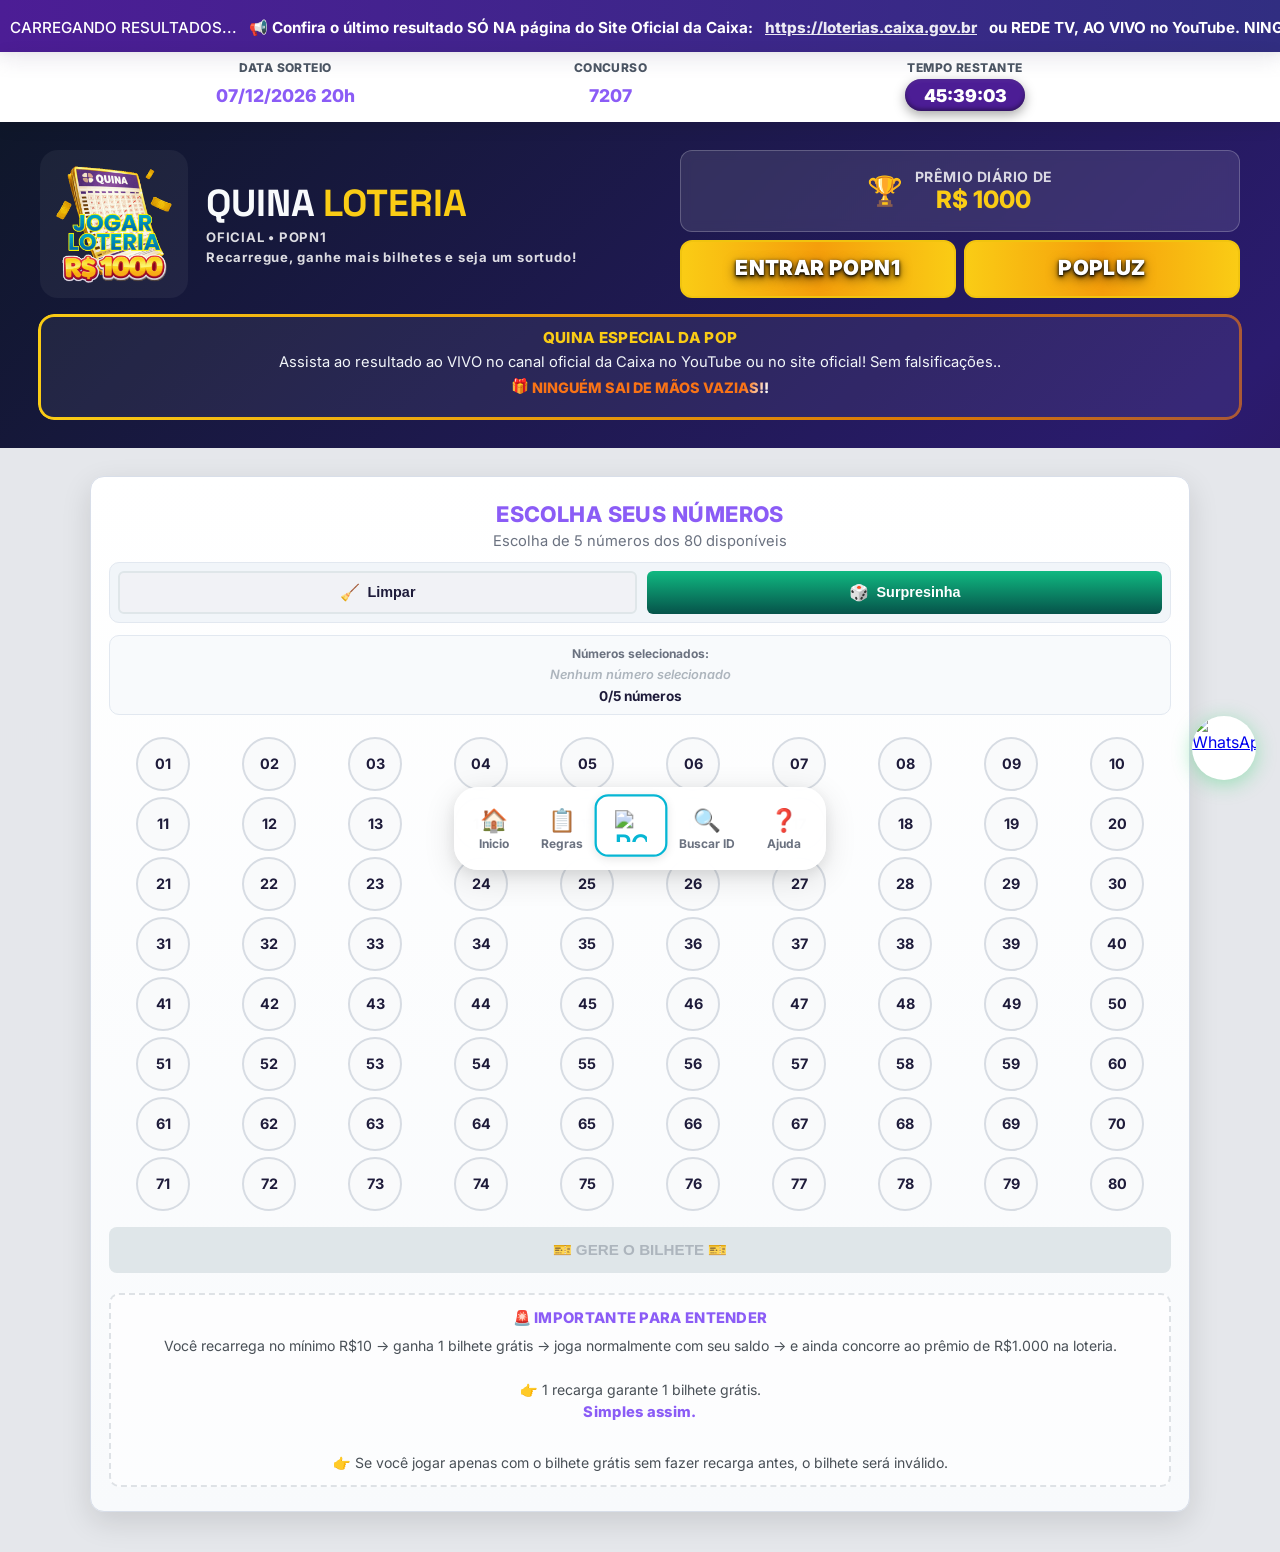
==== index.html @ ccc4a955 "Add files via upload" ====
<!DOCTYPE html>
<html lang="pt-BR">
<head>
    <meta charset="UTF-8">
    <meta name="viewport" content="width=device-width, initial-scale=1.0">
    <title>POP-SORTE - Loteria Oficial</title>
    <link rel="icon" type="image/png" href="media/qui.png">
    <link rel="preconnect" href="https://fonts.googleapis.com">
    <link rel="preconnect" href="https://fonts.gstatic.com" crossorigin>
    <link href="https://fonts.googleapis.com/css2?family=Inter:wght@500;700;800&family=Space+Grotesk:wght@600;700&display=swap" rel="stylesheet">
    <link rel="stylesheet" href="pop-sorte.css">
    <meta property="og:title" content="POP-SORTE - Loteria Oficial" />
    <meta property="og:description" content="Recarregue, ganhe mais bilhetes e seja um sortudo! Quina Especial da POP. Prêmio diário de R$1000." />
    <meta property="og:image" content="https://i.ibb.co/PZfHLG3k/qui2.png" />
    <meta property="og:image:secure_url" content="https://i.ibb.co/PZfHLG3k/qui2.png" />
    <meta property="og:image:type" content="image/png" />
    <meta property="og:image:width" content="300" />
    <meta property="og:image:height" content="300" />
    <meta property="og:url" content="https://popsorte.vip/" />
    <meta property="og:type" content="website" />
    <meta name="twitter:card" content="summary_large_image" />
    <meta name="twitter:title" content="POP-SORTE - Loteria Oficial" />
    <meta name="twitter:description" content="Recarregue, ganhe mais bilhetes e seja um sortudo! Quina Especial da POP. Prêmio diário de R$1000." />
    <meta name="twitter:image" content="https://i.ibb.co/PZfHLG3k/qui2.png" />
</head>
<body>
    <div class="phone-shell">
        <div class="phone-screen">
    <section class="results-marquee sticky-marquee">
        <div class="marquee-content" id="marqueeContent">
            <div class="marquee-text">
                <div class="marquee-balls" id="marqueeBalls">
                    <span class="marquee-loading">CARREGANDO RESULTADOS...</span>
                </div>
                📢 Confira o último resultado SÓ NA página do Site Oficial da Caixa: <a href="https://loterias.caixa.gov.br" target="_blank" class="marquee-link">https://loterias.caixa.gov.br</a> ou REDE TV, AO VIVO no YouTube. NINGUÉM SAI DE MÃOS VAZIAS!! 🎁🎁🎁
            </div>
        </div>
    </section>
    <section class="contest-info sticky-info">
        <div class="container">
            <div class="info-card">
                <div class="info-item">
                    <div class="info-label">DATA SORTEIO</div>
                    <div class="info-value" id="drawDate">Carregando...</div>
                </div>
                <div class="info-item">
                    <div class="info-label">CONCURSO</div>
                    <div class="info-value" id="contestNumber">Carregando...</div>
                </div>
                <div class="info-item">
                    <div class="info-label">TEMPO RESTANTE</div>
                    <div class="info-value countdown pulse" id="countdown">00:00:00</div>
                </div>
            </div>
        </div>
    </section>

    <section class="hero-section">
        <div class="hero-inner">
            <div class="hero-top">
                <div class="brand-mark">
                    <img src="media/LN1.gif" alt="Quina logo" class="brand-logo" loading="lazy">
                    <div class="brand-text">
                        <h1 class="brand-title">
                            <span class="brand-strong">QUINA</span>
                            <span class="brand-accent">LOTERIA</span>
                        </h1>
                        <span class="brand-kicker">OFICIAL • POPN1</span>
                        <p class="brand-kicker">Recarregue, ganhe mais bilhetes e seja um sortudo!</p>
                    </div>
                </div>
                <div class="cta-stack">
                    <div class="prize-chip">
                        <div class="chip-icon">🏆</div>
                        <div>
                            <div class="chip-label">PRÊMIO DIÁRIO DE</div>
                            <div class="chip-value">R$ 1000</div>
                        </div>
                    </div>
                    <a href="https://popn1.com/" class="cta-button btn-emoji-hero cta-1">
                        <div class="info-n1">ENTRAR POPN1</div>
                    </a>
                    <a href="https://popluz.com/" class="cta-button btn-emoji-hero cta-2 cta-popluz">
                        <div class="info-n1">POPLUZ</div>
                    </a>
                </div>
            </div>

            <div class="info-banner">
                <div class="info-title">QUINA ESPECIAL DA POP</div>
                <div class="info-text">
                    Assista ao resultado ao VIVO no canal oficial da Caixa no YouTube ou no site oficial! Sem falsificações..
                </div>
                <div class="info-emphasis">🎁 <span class="sweep-text">NINGUÉM SAI DE MÃOS VAZIAS!!</span></div>
            </div>
        </div>
    </section>

    <section class="selection-section" id="selection">
        <div class="container">
            <div class="selection-card">
                <h2 class="section-title">ESCOLHA SEUS NÚMEROS</h2>
                <p class="section-subtitle">Escolha de 5 números dos 80 disponíveis</p>

                <div class="action-buttons">
                    <button class="btn-secondary btn-emoji" id="btnClearNumbers">
                        <span class="emoji" aria-hidden="true">🧹</span>
                        <span class="label">Limpar</span>
                    </button>
                    <button class="btn-primary btn-emoji" id="btnSurpresinha">
                        <span class="emoji" aria-hidden="true">🎲</span>
                        <span class="label">Surpresinha</span>
                    </button>
                </div>

                <div class="selected-display">
                    <div class="selected-header">
                        <strong>Números selecionados:</strong>
                    </div>
                    <div class="selected-numbers" id="selectedNumbers">
                        <span class="empty-state">Nenhum número selecionado</span>
                    </div>
                    <div class="selected-count" id="selectedCount">0/5 números</div>
                </div>

                <div class="number-grid" id="numberGrid"></div>

                <button class="submit-button" id="submitBtn">
                    <span class="button-top">🎫 GERE O BILHETE 🎫</span>
                </button>

                <div class="spacer-20"></div>
            
                <div class="rules-transfer">
                    <strong>🚨 IMPORTANTE PARA ENTENDER</strong> Você recarrega no mínimo R$10 → ganha 1 bilhete grátis → joga normalmente com seu saldo → e ainda concorre ao prêmio de R$1.000 na loteria.<br><br>👉 1 recarga garante 1 bilhete grátis. <strong>Simples assim.</strong><br>👉 Se você jogar apenas com o bilhete grátis sem fazer recarga antes, o bilhete será inválido.
                </div>
            </div>
        </div>
    </section>

    <section class="rules-section">
        <div class="rules-container">
            <div class="info-banner">
                <h2 class="rules-title">📋 REGRAS,<br>PARTICIPAÇÃO E PREMIAÇÃO</h2>
                <div class="sabado-bonus">🍀 FÁCIL DE JOGAR, JUSTO E TRANSPARENTE</div>
            </div>
                
            <div class="spacer-10"></div>
            
            <div class="rule-item">
                <strong>1. COMO PARTICIPAR</strong>
                <ul class="rule-list">
                    <li>Cada recarga concede 1 bilhete de loteria.</li>
                    <li>Quanto mais recargas, mais bilhetes e mais chances de ganhar.</li>
                </ul>
                
                <div class="spacer-15"></div>

                <strong>2. REGISTRO DO BILHETE</strong>
                <p class="rule-paragraph">
                    Acesse o site, escolha números de 01 a 80 e informe seu ID (POPN1). Bilhete é registrado automaticamente após a recarga.
                </p>
                <p class="rule-alert">
                    📢 Importante: Só valem números registrados no mesmo dia da recarga.
                    Registros duplicados não contam; vale apenas o primeiro por recarga.
                </p>
                
                <div class="spacer-15"></div>

                <strong>3. HORÁRIO DE VALIDADE DAS APOSTAS</strong>
                <ul class="rule-list">
                    <li>Apostas antes das 20:00: sorteio do mesmo dia</li>
                    <li>Apostas após as 20:00: sorteio do dia seguinte</li>
                </ul>
                
                <div class="spacer-15"></div>
                
                <strong>🏆 CONDIÇÕES DE PREMIAÇÃO:</strong>
                <p>Os números devem coincidir com a Quina oficial. Apenas uma faixa é premiada por sorteio:</p>
                <ul class="rule-list">
                    <li>5 números → prêmio máximo</li>
                    <li>4 números → somente se não houver vencedor de 5 números</li>
                    <li>3 números → somente se não houver vencedor de 5 ou 4 números</li>
                    <li>e assim por diante</li>
                </ul>
                <p class="rule-alert">
                    👥 Múltiplos Vencedores: 
                    Se houver mais de um vencedor na mesma faixa, o prêmio será dividido igualmente.
                </p>
                
                <div class="spacer-15"></div>
                

                <strong>📊 RESULTADO OFICIAL:</strong>
                <p class="rule-paragraph">Os resultados seguem a Quina oficial do Brasil.</p>
                <p class="rule-paragraph rule-link-wrap">
                    Consulta: <a href="https://loterias.caixa.gov.br" target="_blank" class="rule-link">https://loterias.caixa.gov.br</a>
                </p>
                
                <div class="spacer-15"></div>
                
                <div class="sabado-bonus">👉 Resultado: Prêmios máximos entregues todos os dias, 100% garantidos!</div>
                
                <div class="spacer-10"></div>
                
                <p class="rule-purple">
                    🎁 ENTREGA DOS PRÊMIOS: Ganhador pode contatar o atendimento ao cliente para receber o prêmio.
                    A POPN1 também poderá entrar em contato com os vencedores.
                </p>
                <div class="rule-note">O evento ocorre diariamente das 20:01 até 19:59 do dia seguinte. Os resultados são baseados no sorteio oficial do governo (Quina).</div>
            </div>

            <div class="spacer-10"></div>
            
            <div class="rules-transfer">
                <strong>DESCLASSIFICAÇÃO:</strong><br>
                Haverá desclassificação em caso de fraude, contas múltiplas, informações falsas ou violação das regras.
                <a href="https://wa.popsorte.vip" class="cta-button-rules">
                        💬 FALE COM ESPECIALISTA 💬
                </a>
                <div class="spacer-10"></div>
                <div class="vip-cta">
                    <strong>Entre no grupo VIP oficial e confira os vencedores dos prêmios e presentes!</strong>
                    <div class="spacer-5"></div>
                    <div class="tg-buttons">
                        <a href="https://t.me/+r8QbQP7IGmxjZWUx" class="tg-button" target="_blank" aria-label="Entrar no grupo VIP via Telegram">👆 TELEGRAM</a>
                        <a href="https://chat.whatsapp.com/LAG7I2qpjVUHVWI7xE3TIc" class="wa-button" target="_blank" aria-label="Entrar no grupo VIP via WhatsApp">👆 WHATSAPP</a>
                    </div>
                </div>
            </div>
        </div>
    </section>

    <section class="vld-section">
        <div class="container">
            <div class="search-highlight">
                <h3 style="margin-bottom: 8px; color: #374151; font-size: 16px; font-weight: 600;">🔍 Buscar e Consulta de Bilhetes</h3>
                <input type="text" class="search-box" id="searchBox" placeholder="Digite ID de Jogo ou número do WhatsApp">
                <p style="margin-top: 8px; font-size: 0.8rem; color: #6b7280; line-height: 1.4;">Como consultar: Busque por <strong>ID de Jogo</strong> ou <strong>número completo do WhatsApp</strong>.</p>
            </div>

            <div class="filters">
                <div class="filter-label">Filtros:</div>
                <div class="filter-buttons">
                    <button class="filter-btn" data-filter="valid">✅ VÁLIDOS</button>
                    <button class="filter-btn" data-filter="pending">⏳ EM VERIFICAÇÃO...</button>
                    <button class="filter-btn" data-filter="invalid">❌ INVÁLIDOS</button>
                    <button class="filter-btn active" data-filter="all">TODOS</button>
                </div>
            </div>

            <div style="margin-top: 20px;"></div>

            <div class="loading" id="loadingState">
                <div class="spinner"></div>
                Carregando participações...
            </div>

            <div class="entries-grid" id="entriesGrid" style="display:none;"></div>

            <div class="stats-grid">
                <div class="stat-card total">
                    <div class="stat-number" id="totalCount">0</div>
                    <div class="stat-label">Total de Bilhetes</div>
                </div>
                <div class="stat-card valid">
                    <div class="stat-number" id="validCount">0</div>
                    <div class="stat-label">✅ VÁLIDOS</div>
                </div>
                <div class="stat-card invalid">
                    <div class="stat-number" id="invalidCount">0</div>
                    <div class="stat-label">❌ INVÁLIDOS</div>
                </div>
                <div class="stat-card pending">
                    <div class="stat-number" id="pendingCount">0</div>
                    <div class="stat-label">⏳ Em verificação...</div>
                </div>
            </div>

            <div class="footer">
                🔒 Privacidade: apenas os últimos 4 dígitos do WhatsApp são exibidos. • Última atualização: <span id="lastUpdate">—</span>
            </div>

            <div class="pagination" id="paginationControls" style="display:none;">
                <button id="prevBtn">◀ Anterior</button>
                <span id="pageInfo" style="font-weight:800;">Página 1 de 1</span>
                <button id="nextBtn">Próximo ▶</button>
                <select id="perPageSelect">
                    <option value="10" selected>10 por página</option>
                    <option value="25">25 por página</option>
                    <option value="50">50 por página</option>
                    <option value="100">100 por página</option>
                </select>
            </div>
        </div>
    </section>

    <section class="vertical-video-section" id="verticalVideoSection">
        <div class="container">
            <div class="vertical-video-card">
                <div class="video-header">
                    <div class="video-kicker">🎬 PASSO A PASSO EM VÍDEO</div>
                    <h2 class="video-title">NINGUÉM SAI DE MÃOS VAZIAS!!</h2>
                    <p class="video-subtitle">Clique em "Como Funciona" para chegar aqui automaticamente</p>
                </div>
                <div class="vertical-video-frame">
                    <video controls playsinline muted loop preload="metadata">
                        <source src="media/N1--2.mp4" type="video/mp4">
                        Seu navegador não suporta vídeo.
                    </video>
                </div>
                <div class="spacer-20"></div>
                <a href="https://wa.popsorte.vip" class="cta-button btn-emoji-hero" target="_blank">
                    <div class="info-n1">FALE COM ESPECIALISTA</div>
                </a>
            </div>
        </div>
    </section>

    <section class="popluz-section">
        <div class="popluz-container">            
            <a href="http://popluz.com/" target="_blank" class="popluz-banner-link">
                <div class="popluz-slider-container">
                    <div class="popluz-slider-wrapper" id="popluzSlider">
                        <div class="popluz-slide"><img src="https://i.ibb.co/xt8qmPHp/luz-1.webp" alt="Banner 1"></div>
                        <div class="popluz-slide"><img src="https://i.ibb.co/mCcFs985/luz-2.webp" alt="Banner 2"></div>
                        <div class="popluz-slide"><img src="https://i.ibb.co/tTNbHgdQ/luz-3.webp" alt="Banner 3"></div>
                        <div class="popluz-slide"><img src="https://i.ibb.co/pvP15GVX/luz-4.webp" alt="Banner 4"></div>
                        <div class="popluz-slide"><img src="https://i.ibb.co/fdpbzgZx/luz-5.webp" alt="Banner 5"></div>
                        <div class="popluz-slide"><img src="https://i.ibb.co/ccnRfGch/luz-6.webp" alt="Banner 6"></div>
                        <div class="popluz-slide"><img src="https://i.ibb.co/FLPLqLjd/luz-7.webp" alt="Banner 7"></div>
                        <div class="popluz-slide"><img src="https://i.ibb.co/xK78HCF0/luz-8.webp" alt="Banner 8"></div>
                    </div>
                    
                    <div class="popluz-dots" id="popluzDots"></div>
                </div>
            </a>
            
            <div class="popluz-content">
                <h1 class="popluz-title">PLATAFORMA POPLUZ</h1>
                <div class="popluz-launched">
                    <div class="launched-badge">🚀 JÁ DISPONÍVEL!</div>
                    <a href="https://popluz.com/" class="cta-button btn-emoji-hero cta-popluz" style="margin-top: 10px;">
                        <div class="info-n1">JOGAR AGORA</div>
                    </a>
                </div>
                
                <div class="popluz-contacts">
                    <h3>FALE COM UM MENTOR</h3>
                    <div class="contact-buttons">
                        <a href="http://pop-agent.com/tg" class="contact-btn telegram" target="_blank">
                            Telegram
                        </a>
                        <a href="http://pop-agent.com/wa" class="contact-btn whatsapp" target="_blank">
                            WhatsApp
                        </a>
                    </div>
                </div>
                <p class="popluz-description">
                    <br>Com apenas <strong>5 indicações</strong>, você garante <strong>R$223</strong> com 100% de garantia!
                </p>
                
                <div class="popluz-benefits">
                    <div class="benefit-item">
                        <span class="benefit-icon">💰</span>
                        <span>Bônus de indicação a partir de R$30 - Pode ser sacado imediatamente</span>
                    </div>
                    <div class="benefit-item">
                        <span class="benefit-icon">📈</span>
                        <span>Salário semanal de até R$150.000 (válido a partir de 5 indicações)</span>
                    </div>
                    <div class="benefit-item">
                        <span class="benefit-icon">🎯</span>
                        <span>Bônus de convite de até R$10.000 - Basta 1 depósito para ativar</span>
                    </div>
                    <div class="benefit-item">
                        <span class="benefit-icon">💼</span>
                        <span>Business Nível VIP até R$20.000 - Quando membros sobem de nível</span>
                    </div>
                    <div class="benefit-item">
                        <span class="benefit-icon">😍</span>
                        <span>Taxa de agência R$5 por pessoa - Contate mentor para sacar</span>
                    </div>
                </div>
                
                <p class="popluz-extra">
                    ✨ E ainda há muitos outros bônus adicionais feitos para beneficiar você!
                </p>
            </div>
        </div>
    </section>

    <div id="userInfoPopup" class="user-info-popup">
        <div class="user-info-popup-content">
            <span class="close-popup" id="closePopupBtn">&times;</span>
            <div class="user-info-popup-body">
                <h3 class="popup-title">⚠️ CONFIRMAÇÃO ⚠️</h3>
                
                <div class="platform-confirm-row">
                    <div class="platform-pill" id="platformBadgePopup">ESCOLHA A PLATAFORMA</div>
                </div>

                <div class="form-group">
                    <div class="platform-switch">
                        <label class="platform-option platform-popn1">
                            <input type="radio" name="platformChoice" value="POPN1">
                            <span class="platform-name">POPN1</span>
                        </label>
                        <label class="platform-option platform-popluz">
                            <input type="radio" name="platformChoice" value="POPLUZ">
                            <span class="platform-name">POPLUZ</span>
                            <span class="new-badge">NOVO!</span>
                        </label>
                    </div>
                    <p class="platform-hint">Toque para selecionar sua plataforma</p>
                </div>

                <div class="form-group">
                    <label class="form-label">ID DO JOGO</label>
                    <input type="text" id="gameId" class="form-input" placeholder="Digite 10 dígitos (ex: 3264684583)" maxlength="10" required>
                    <p class="hint-text">
                        Digite 10 números do seu ID (ex: 3264684583)
                    </p>
                </div>

                <div class="form-group" id="whatsappGroup">
                    <label class="form-label">NÚMERO DO WHATSAPP</label>
                    <div class="whatsapp-row">
                        <div class="whatsapp-prefix">+55</div>
                        <input type="tel" id="whatsappNumber" class="form-input" placeholder="11999887766" maxlength="13">
                    </div>
                    <p class="hint-text">
                        Digite 10-11 números (ex: 11999887766 ou 1199887766)
                    </p>
                </div>
                
                <div class="platform-confirm-row">
                    <button class="submit-button" id="btnConfirmEntry">
                        ☑️ Confirmado! Gere o bilhete.
                    </button>
                </div>
                
                <div class="popup-warning">
                    <div class="warn-icon">⚠️</div>
                    <div class="warn-body">
                        <div class="warn-title">ATENÇÃO</div>
                        <div class="warn-text" id="confirmationWarning">Carregando informações...</div>
                    </div>
                </div>

                <div class="spacer-10"></div>

                <div class="rules-transfer">
                    🍀Não foi dessa vez? A sorte continua! Voce vai receber um presente de agradecimento, e no domingo entra automaticamente no sorteio de um presente entregue na sua casa 🏠🤗<br><br>👇 Entre grupo VIP e confira os vencedores!
                    <div class="spacer-10"></div>
                        <div class="tg-buttons">
                            <a href="https://t.me/+r8QbQP7IGmxjZWUx" class="tg-button" target="_blank" aria-label="Entrar no grupo VIP via Telegram">TELEGRAM</a>
                            <a href="https://chat.whatsapp.com/LAG7I2qpjVUHVWI7xE3TIc" class="wa-button" target="_blank" aria-label="Entrar no grupo VIP via WhatsApp">WHATSAPP</a>
                        </div>
                </div>
            </div>
        </div>
    </div>

    <!-- Winner Announcement Popup -->
    <div id="winnerPopup" class="winner-popup">
        <div class="winner-popup-content">
            <span class="close-popup" id="closeWinnerPopupBtn">&times;</span>
            <div class="winner-popup-body">
                <div class="winner-image-container">
                    <img src="https://linkly.link/2Wshk" alt="Winner Announcement" class="winner-image">
                </div>
                <h3 class="winner-popup-title">NINGUÉM SAI DE MÃOS VAZIAS!</h3>
                <div class="winner-popup-text">
                    <strong>LEMBRE-SE:</strong> quanto mais bilhetes você tiver, maiores serão suas chances na roleta todos os domingos!<br><br>
                    <strong>POPLUZ</strong> ou <strong>POPN1</strong>? Ou melhor… as duas 😉<br><br>
                    <a href="https://wa.PopSorte.vip/vencedor" target="_blank" class="winner-claim-link">
                        Fale com um Especialista agora mesmo!
                    </a>
                </div>
            </div>
        </div>
    </div>

    <div id="toast" class="toast"></div>

    <a href="https://wa.popsorte.vip" class="floating-whatsapp" target="_blank">
        <img src="https://i.ibb.co/0VXng48r/wa.gif" alt="WhatsApp" class="floating-whatsapp-img">
    </a>

    <!-- Mobile Bottom Navigation -->
    <nav class="mobile-nav">
        <a href="#" class="nav-item" data-target="home">
            <span class="nav-icon">🏠</span>
            <span class="nav-label">Inicio</span>
        </a>
        <a href="#" class="nav-item" data-target="rules">
            <span class="nav-icon">📋</span>
            <span class="nav-label">Regras</span>
        </a>
        <a href="#" class="nav-item popluz-nav popluz-pulse" data-target="popluz">
            <span class="nav-icon"><img src="https://i.ibb.co/RRgS5GR/wew.gif" alt="POPLUZ"></span>
            <span class="nav-label"></span>
        </a>
        <a href="#" class="nav-item" data-target="search">
            <span class="nav-icon">🔍</span>
            <span class="nav-label">Buscar ID</span>
        </a>
        <a href="#" class="nav-item" data-target="help">
            <span class="nav-icon">❓</span>
            <span class="nav-label">Ajuda</span>
        </a>
    </nav>
        </div>
    </div>
    <script src="pop-sorte.js" defer></script>
</body>
</html>
---- pop-sorte.css ----
* { margin: 0; padding: 0; box-sizing: border-box; }

:root {
  --primary: #8b5cf6;      /* neon purple */
  --primary-strong: #7c3aed;
  --cyan: #22d3ee;
  --pink: #ec4899;
  --gold: #facc15;
  --cta: #22c55e;
  --green: var(--cta);
  --dark: #1e1b3a;
  --text: #e5e7eb;
}

html { scroll-behavior: smooth; }

body { font-family: 'Inter', 'Segoe UI', Tahoma, sans-serif; }

.spacer-20 { margin-top: 20px; }
.spacer-10 { margin-top: 10px; }
.text-center { text-align: center; }

.rule-list { margin-left: 18px; list-style: disc; line-height: 1.7; }
.rule-paragraph { margin-bottom: 10px; }
.rule-alert { font-weight: 700; color: #ec1212; }
.rule-link { color: #312e81; font-weight: 800; }
.rule-link:hover { text-decoration: underline; }
.rule-link-wrap { margin-bottom: 12px; }
.rule-purple { margin-top: 10px; font-weight: 800; color: #6c2bd9; }

.hint-text {
  font-size: 0.75rem;
  color: #6b7280;
  margin-top: 5px;
  font-style: italic;
}

.marquee-loading { color: #64748b; font-weight: 500; }

.cta-popluz { background: linear-gradient(135deg, #0ea5e9, #0369a1); }

.coming-soon-btn {
  position: relative;
  opacity: 0.7;
  cursor: not-allowed !important;
  pointer-events: none;
  overflow: visible !important;
}

/* Hide the badge from flex layout flow - position it absolutely */
.coming-soon-btn .coming-soon-badge {
  position: absolute;
  top: -6px;
  left: 50%;
  right: auto;
  transform: translateX(-50%);
}

.coming-soon-badge {
  position: absolute;
  top: -6px;
  left: 50%;
  transform: translateX(-50%);
  background: #f59e0b;
  color: white;
  padding: 2px 6px;
  border-radius: 8px;
  font-size: 0.55rem;
  font-weight: 700;
  text-transform: uppercase;
  letter-spacing: 0.3px;
  box-shadow: 0 2px 4px rgba(0,0,0,0.2);
  z-index: 10;
  white-space: nowrap;
  min-width: 45px;
  min-height: 12px;
  display: flex;
  align-items: center;
  justify-content: center;
  text-align: center;
}

/* Responsive badge sizing */
@media (min-width: 480px) {
  .coming-soon-badge {
    font-size: 0.58rem;
    padding: 2px 7px;
    min-width: 50px;
  }
}

@media (min-width: 768px) {
  .coming-soon-badge {
    font-size: 0.62rem;
    padding: 3px 8px;
    min-width: 55px;
    min-height: 14px;
  }
}

@media (min-width: 1024px) {
  .coming-soon-badge {
    font-size: 0.65rem;
    padding: 3px 10px;
    min-width: 60px;
    top: -8px;
  }
}

.floating-whatsapp-img {
  width: 100%;
  height: 100%;
  object-fit: cover;
  border-radius: 50%;
}

.sticky-info {
  position: sticky;
  top: 0;
  z-index: 1200;
  background: linear-gradient(180deg, #f9fafb 0%, #eef2ff 100%);
  box-shadow: 0 10px 30px rgba(0,0,0,0.12);
  border-bottom: 3px solid transparent;
  background-image: 
    linear-gradient(180deg, #f9fafb 0%, #eef2ff 100%),
    linear-gradient(90deg,
      #4c1d95 0%,
      #312e81 25%,
      #facc15 50%,
      #d97706 75%,
      #4c1d95 100%,
      #312e81 125%,
      #facc15 150%,
      #d97706 175%,
      #4c1d95 200%
    );
  background-origin: border-box;
  background-clip: padding-box, border-box;
  background-size: 100% 100%, 400% 4px;
  background-position: 0 0, 0 100%;
  animation: stickyBorderFlow 8s linear infinite;
}
@keyframes stickyBorderFlow {
  0%   { background-position: 0 0,    0% 100%; }
  100% { background-position: 0 0, -200% 100%; }
}

.contest-info { 
  padding: 8px 0;
  background: rgba(255, 255, 255, 0.1);
  backdrop-filter: blur(10px);
  -webkit-backdrop-filter: blur(10px);
  width: 100%;
  box-shadow: 0 4px 16px rgba(0, 0, 0, 0.1);
}
.container { 
  max-width: 1200px; 
  margin: 0 auto; 
  padding: 0 10px;
}
.info-card { 
  display: flex; 
  justify-content: center; 
  align-items: center; 
  width: 100%;
  gap: 30px; 
}
.info-item{
  flex: 0 0 auto;   /* ini yang menggantikan flex: 1 */
  text-align: center;
  display: flex;
  flex-direction: column;
  justify-content: center;
  align-items: center;
  min-width: 0;
}

.info-item:nth-child(1){ flex: 0 0 30%; max-width: 30%; }
.info-item:nth-child(2){ flex: 0 0 20%; max-width: 20%; }
.info-item:nth-child(3){ flex: 0 0 35%; max-width: 35%; }

.cta-button-group {
  display: flex;
  gap: 10px;
  flex-wrap: wrap;
}

.platform-switch {
  display: flex;
  gap: 10px;
  flex-wrap: wrap;
  justify-content: center;
  width: 100%;
}

.platform-option {
  display: inline-flex;
  align-items: center;
  gap: 8px;
  padding: 10px 14px;
  border: 2px solid #e5e7eb;
  border-radius: 12px;
  cursor: pointer;
  font-weight: 800;
  color: #111827;
  background: #f8fafc;
  flex: 1 1 48%;
  min-width: 140px;
  justify-content: center;
  position: relative;
}

/* Platform Name Text */
.platform-name {
  font-size: 0.92rem;
  font-weight: 800;
  letter-spacing: 1.5px;
}

/* NEW! Badge */
.new-badge {
  position: absolute;
  top: -8px;
  right: -8px;
  background: #f59e0b;
  color: white;
  padding: 2px 6px;
  border-radius: 8px;
  font-size: 0.6rem;
  font-weight: 700;
  text-transform: uppercase;
  letter-spacing: 0.5px;
  box-shadow: 0 2px 4px rgba(0,0,0,0.2);
  white-space: nowrap;
}

.platform-option.is-selected {
  border-color: var(--primary);
  background: #f3e8ff;
  box-shadow: 0 0 0 4px rgba(139, 92, 246, 0.12), 0 8px 20px rgba(139, 92, 246, 0.16);
  animation: platformPulse 1.4s ease-in-out infinite;
}

.platform-option.is-unselected {
  opacity: 0.45;
  position: relative;
}

.platform-option input {
  width: 18px;
  height: 18px;
  appearance: none;
  -webkit-appearance: none;
  border: 2px solid #9ca3af;
  border-radius: 50%;
  display: grid;
  place-items: center;
  background: #fff;
  transition: border-color 0.2s ease, background-color 0.2s ease, box-shadow 0.2s ease;
}

.platform-option input::after {
  content: '\2713';
  font-size: 12px;
  color: #fff;
  transform: scale(0);
  transition: transform 0.15s ease;
}

.platform-option input:focus-visible {
  outline: none;
  box-shadow: 0 0 0 3px rgba(139, 92, 246, 0.25);
}

.platform-option input:checked {
  background: var(--primary);
  border-color: var(--primary);
  box-shadow: 0 0 0 4px rgba(139, 92, 246, 0.18);
}

.platform-option input:checked::after {
  transform: scale(1);
}

.platform-option:hover {
  border-color: var(--primary);
  box-shadow: 0 6px 14px rgba(139, 92, 246, 0.12);
}

.platform-option input:checked + span {
  color: var(--primary);
}

.platform-option.coming-soon {
  opacity: 0.6;
  cursor: not-allowed;
  background: #f5f5f5;
  border-color: #d1d5db;
  position: relative;
}

.platform-option.coming-soon:hover {
  border-color: #d1d5db;
  box-shadow: none;
}

.platform-option.coming-soon input {
  cursor: not-allowed;
}

.coming-soon-text {
  position: absolute;
  top: -8px;
  right: -8px;
  background: #f59e0b;
  color: white;
  padding: 2px 6px;
  border-radius: 8px;
  font-size: 0.6rem;
  font-weight: 700;
  text-transform: uppercase;
  letter-spacing: 0.5px;
  box-shadow: 0 2px 4px rgba(0,0,0,0.2);
  white-space: nowrap;
}

.platform-pill {
  padding: 15px 15px;
  border-radius: 8px;
  background: linear-gradient(135deg, var(--primary), var(--cyan));
  color: #fff;
  font-weight: 800;
  letter-spacing: 1.5px;
  display: inline-flex;
  align-items: center;
  gap: 8px;
  font-size: 0.92rem;
  position: relative;
  overflow: hidden;
  isolation: isolate;
  width: 100%;
  justify-content: center;
  box-sizing: border-box;
}

.platform-confirm-row {
  display: flex;
  flex-direction: column;
  align-items: stretch;
  gap: 10px;
  flex-wrap: wrap;
  margin-top: 20px;
  margin-bottom: 20px;
  justify-content: center;
}

.user-info-popup .platform-pill {
  margin: 0;
  justify-content: center;
  width: 100%;
  max-width: 100%;
  left: auto;
  transform: none;
}

.platform-label {
  text-align: center;
  display: block;
  width: 100%;
  font-size: 0.85rem;
  font-weight: 800;
  color: #374151;
  letter-spacing: 1px;
  margin-bottom: 10px;
}

.platform-hint {
  text-align: center;
  display: block;
  width: 100%;
  font-size: 0.75rem;
  color: #6b7280;
  margin-top: 8px;
  font-style: italic;
}

.platform-switch.platform-active {
  animation: none;
}

.platform-pill.platform-active::after {
  content: '';
  position: absolute;
  inset: -4px;
  border-radius: 999px;
  border: 3px solid rgba(34, 211, 238, 0.25);
  animation: platformSpin 8s linear infinite;
  pointer-events: none;
  box-sizing: border-box;
  transform: rotate(0deg);
  z-index: -1;
}

/* Adaptive platform colors based on selection */
.platform-pill[data-platform="POPN1"] {
  background: linear-gradient(135deg, #6c2bd9, #8b5cf6);
}

.platform-pill[data-platform="POPLUZ"] {
  background: linear-gradient(135deg, #38bdf8, #f472b6);
}

@keyframes platformPulse {
  0% { box-shadow: 0 0 0 0 rgba(108, 43, 217, 0.30); }
  50% { box-shadow: 0 0 0 12px rgba(108, 43, 217, 0.0); }
  100% { box-shadow: 0 0 0 0 rgba(108, 43, 217, 0.30); }
}

@keyframes platformSpin {
  from { transform: rotate(0deg); }
  to   { transform: rotate(360deg); }
}

.info-label {
  font-size: 0.75rem; color: #4b5563; text-transform: uppercase;
  font-weight: 800; letter-spacing: 0.04em;
  margin-bottom: 4px;
}
.info-value { 
  font-size: 1.1rem; 
  font-weight: 800; 
  color: var(--primary);
  display: flex;
  align-items: center;
  justify-content: center;
  min-height: 32px;
}
.countdown { 
  color: #ffffff; 
  font-weight: 900;
  background: #4c1d95;
  padding: 3px 5px;
  border-radius: 50px;
  box-shadow: 0 4px 12px rgba(0,0,0,0.35), inset 0 -2px 4px rgba(0,0,0,0.4), inset 0 2px 4px rgba(255,255,255,0.06);
  display: inline-flex;
  align-items: center;
  justify-content: center;
  min-width: 120px;
  animation: countdownPulse 2s ease-in-out infinite,
             countdownColors 5s linear infinite;
}

/* Smooth, looping color cycle */
@keyframes countdownColors {
  0%   { background: #4c1d95; }
  20%  { background: #7c3aed; }
  40%  { background: #c026d3; }
  60%  { background: #e11d48; }
  80%  { background: #ec4899; }
  100% { background: #4c1d95; }
}

@keyframes countdownPulse
  {0%, 100% {transform: scale(1);}
  50% {transform: scale(1.05);}
}

.results-marquee {
  background: linear-gradient(135deg, #0f172a, #2b1b6f, #32031f, #0f172a);
  background-size: 280% 280%;
  animation: marqueeGradient 18s ease-in-out infinite;
  border-top: 10px solid transparent;
  padding-top: 15px;
  padding-bottom: 15px;
  padding-left: 10px;
  padding-right: 10px;
  overflow: hidden;
  position: relative;
  display: flex;
  width: 100%;
}

.results-marquee.sticky-marquee {
  position: sticky;
  bottom: 0;
  z-index: 1100;
  box-shadow: 0 -4px 16px rgba(0, 0, 0, 0.3);
  border-top: 3px solid transparent;
  background-image: 
    linear-gradient(90deg,
      #4c1d95 0%,
      #312e81 25%,
      #facc15 50%,
      #d97706 75%,
      #4c1d95 100%,
      #312e81 125%,
      #facc15 150%,
      #d97706 175%,
      #4c1d95 200%
    ),
    linear-gradient(135deg, #0f172a, #2b1b6f, #32031f, #0f172a);
  background-origin: border-box;
  background-clip: border-box, padding-box;
  background-size: 400% 4px, 280% 280%;
  background-position: 0 0, 0% 50%;
  animation: stickyBorderFlow 8s linear infinite, marqueeGradient 18s ease-in-out infinite;
}

@keyframes marqueeGradient {
  0% { 
    background-position: 0 0, 0% 50%;
  }
  50% { 
    background-position: 0 0, 100% 50%;
  }
  100% { 
    background-position: 0 0, 0% 50%;
  }
}

.marquee-content {
  display: flex;
  align-items: center;
  gap: 30px;
  flex-shrink: 0;
  padding-right: 10px;
  will-change: transform;
  white-space: nowrap;
}

.marquee-content.is-animating {
  animation: marquee-continuous 35s linear infinite;
}

@keyframes marquee-continuous {
  0% { transform: translateX(0); }
  100% { transform: translateX(-100%); }
}

.marquee-text {
  font-size: 0.95rem;
  font-weight: 700;
  color: #ffffff;
  display: flex;
  align-items: center;
  gap: 12px;
}

.marquee-balls {
  display: flex;
  gap: 6px;
  align-items: center;
  color: #ffffff;
}

/* Make main marquee text white, but exclude winner-info container */
.marquee-balls > span:not(.number-badge):not(.winner-info),
.marquee-balls #marqueePrefix,
.marquee-balls #marqueeSuffix {
  color: #ffffff !important;
}

/* Winner info container and its children keep their original colors (inline styles take precedence) */
.marquee-balls .winner-info,
.marquee-balls .winner-info * {
  color: inherit;
}

.marquee-link {
  color: #ffffff;
  text-decoration: underline;
  font-weight: 800;
  opacity: 0.9;
}

.marquee-balls .number-badge {
  width: 28px; /* Smaller balls */
  height: 28px; /* Smaller balls */
  font-size: 0.75rem;
  animation: marqueeBallBounce 3.2s cubic-bezier(0.28, 0.84, 0.42, 1) infinite;
  box-shadow: 0 2px 4px rgba(0,0,0,0.2);
}

@keyframes marqueeBallBounce {
  0% { transform: translateY(0) scale(1, 1); }
  5% { transform: translateY(-1px) scale(1.02, 0.98); }
  15% { transform: translateY(-6px) scale(0.98, 1.02); } /* Lower jump (6px instead of 15px) */
  25% { transform: translateY(0) scale(1.05, 0.95); }
  30% { transform: translateY(0) scale(1, 1); }
  35% { transform: translateY(-3px) scale(0.99, 1.01); }
  45% { transform: translateY(0) scale(1.03, 0.97); }
  50% { transform: translateY(0) scale(1, 1); }
  55% { transform: translateY(-2px) scale(0.99, 1.01); }
  65% { transform: translateY(0) scale(1.02, 0.98); }
  70% { transform: translateY(0) scale(1, 1); }
  100% { transform: translateY(0) scale(1, 1); }
}

.marquee-balls .number-badge:nth-child(1) { animation-delay: 0s; }
.marquee-balls .number-badge:nth-child(2) { animation-delay: 0.15s; }
.marquee-balls .number-badge:nth-child(3) { animation-delay: 0.3s; }
.marquee-balls .number-badge:nth-child(4) { animation-delay: 0.45s; }
.marquee-balls .number-badge:nth-child(5) { animation-delay: 0.6s; }

.marquee-balls .number-badge .number-text {
  font-size: 0.8rem;
}

.hero-section {
  background: linear-gradient(135deg, #0f172a, #2b1b6f, #32031f, #0f172a);
  background-size: 280% 280%;
  animation: heroGradient 6s ease-in-out infinite;
  color: white;
  padding: 28px 14px 30px;
  text-align: left;
  overflow: visible;
}
@keyframes heroGradient {
  0% { background-position: 0% 50%; }
  50% { background-position: 100% 50%; }
  100% { background-position: 0% 50%; }
}
@media (prefers-reduced-motion: reduce) {
  .hero-section { animation: none; background-position: 50% 50%; }
}

/* VIDEO SECTION */
.video-section {
  background: #0f172a;
  padding: 22px 12px 28px;
}

.video-card {
  max-width: 1100px;
  margin: 0 auto;
  background: linear-gradient(180deg, #0b1224, #0f172a 45%, #0b1224 100%);
  border: 1px solid rgba(255, 255, 255, 0.06);
  border-radius: 16px;
  box-shadow: 0 16px 40px rgba(0, 0, 0, 0.28);
  padding: 18px 16px 20px;
  color: #e2e8f0;
}

.video-header {
  text-align: center;
  margin-bottom: 14px;
}

.video-kicker {
  font-size: 0.78rem;
  font-weight: 800;
  letter-spacing: 0.12em;
  color: #facc15;
  text-transform: uppercase;
}

.video-title {
  margin-top: 6px;
  font-size: 1.25rem;
  font-weight: 900;
  letter-spacing: 0.02em;
}

.video-subtitle {
  margin-top: 4px;
  font-size: 0.95rem;
  color: #cbd5e1;
}

.video-frame {
  position: relative;
  width: 100%;
  border-radius: 14px;
  overflow: hidden;
  background: #111827;
  border: 1px solid rgba(255, 255, 255, 0.06);
  box-shadow: 0 10px 24px rgba(0, 0, 0, 0.35);
}

.video-frame::before {
  content: '';
  display: block;
  padding-top: 56.25%;
}

.video-frame video {
  position: absolute;
  inset: 0;
  width: 100%;
  height: 100%;
  object-fit: cover;
}

/* VERTICAL VIDEO SECTION (9:16) */
.vertical-video-section {
  background: #0b1224;
  padding: 30px 12px 36px;
}

.vertical-video-card {
  max-width: 900px;
  margin: 0 auto;
  background: linear-gradient(180deg, #0f172a, #0b1224 70%, #0f172a 100%);
  border: 1px solid rgba(255, 255, 255, 0.06);
  border-radius: 16px;
  box-shadow: 0 18px 44px rgba(0, 0, 0, 0.32);
  padding: 18px 16px 20px;
  color: #e2e8f0;
}

.vertical-video-frame {
  position: relative;
  width: 100%;
  border-radius: 14px;
  overflow: hidden;
  background: #111827;
  border: 1px solid rgba(255, 255, 255, 0.08);
  box-shadow: 0 12px 28px rgba(0, 0, 0, 0.4);
}

.vertical-video-frame::before {
  content: '';
  display: block;
  padding-top: 177.78%;
}

.vertical-video-frame video {
  position: absolute;
  inset: 0;
  width: 100%;
  height: 100%;
  object-fit: cover;
}

/* Center the CTA button in vertical video card (Ajuda page) */
.vertical-video-card .cta-button {
  display: flex;
  justify-content: center;
  align-items: center;
  margin: 0 auto;
  width: 100%;
  max-width: 400px;
  text-align: center;
}

.hero-inner { max-width: 1200px; margin: 0 auto; display: flex; flex-direction: column; gap: 18px; overflow: visible; }
.hero-top { display: grid; grid-template-columns: minmax(0, 1.05fr) minmax(320px, 0.95fr); align-items: center; gap: 20px; overflow: visible; }

.brand-mark { display: flex; align-items: center; gap: 18px; min-width: 360px; }
.brand-logo {
  width: 148px; height: 148px; object-fit: contain;
  border-radius: 18px; background: rgba(255,255,255,0.05); padding: 14px;
}
.brand-text { display: flex; flex-direction: column; gap: 4px; }
.brand-kicker {
  font-size: 0.82rem; letter-spacing: 0.06em;
  opacity: 0.85; font-weight: 700;
}
.brand-title {
  font-family: 'Space Grotesk','Inter',sans-serif;
  font-size: 2.35rem; line-height: 1.1; margin:  0;
  display: flex; gap: 8px; flex-wrap: wrap;
}
.brand-strong { color: #f8fafc; font-weight: 800; }
.brand-accent { color: #facc15; font-weight: 800; }
.brand-sub { font-size: 0.98rem; font-weight: 700; letter-spacing: 0.01em; color: #e2e8f0; }

/* CTA STACK: grid layout (prize row + two CTAs) */
.cta-stack {
  display: grid;
  grid-template-columns: 1fr 1fr;
  grid-template-areas:
    "prize prize"
    "cta1  cta2";
  gap: 8px;
  align-items: stretch;
  justify-items: center;
  height: 148px; /* Match brand-logo height */
  width: 100%;
  background: transparent;
  border: none;
  border-radius: 0;
  padding: 0;
  box-shadow: none;
  overflow: visible;
}
.prize-chip, .cta-button {
  display: inline-flex; align-items: center; gap: 10px;
  padding: 10px 16px; border-radius: 12px;
  overflow: visible;
  position: relative;
}
.cta-stack .prize-chip {
  grid-area: prize;
  justify-self: stretch;
  width: 100%;
  text-align: center;
  min-height: 0;
  height: 100%;
}
.cta-stack .cta-button {
  width: 100%;
  max-width: none;
  justify-self: stretch;
  display: flex;
  flex-direction: column;
  justify-content: center;
  align-items: center;
  min-height: 0;
  height: 100%;
  padding: 8px 10px;
}
.cta-stack .cta-button.cta-1 { grid-area: cta1; }
.cta-stack .cta-button.cta-2 { grid-area: cta2; }

/* Consistent text sizing in CTA buttons */
.cta-stack .cta-button .info-n1 {
  font-size: 1.3rem;
  line-height: 1.2;
  width: auto;
}

/* CTA button inside info-banner (COMO FUNCIONA) - LINE 248-251 for customization */
.info-banner .cta-button {
  min-height: 52px;  /* Adjust this value for button height */
  padding: 12px 24px;  /* Adjust padding: top/bottom left/right */
}
.prize-chip {
  background: rgba(255,255,255,0.1);
  border: 1px solid rgba(255,255,255,0.22);
  backdrop-filter: blur(6px);
  text-align: center;
  justify-content: center;
  align-items: center;
  flex-direction: row;
  gap: 12px;
}
.prize-chip > div {
  display: flex;
  flex-direction: column;
  align-items: center;
  justify-content: center;
  text-align: center;
}
.chip-icon { font-size: 1.8rem; }
.chip-label {
  font-size: 0.88rem; text-transform: uppercase; opacity: 0.82;
  letter-spacing: 0.04em; font-weight: 700;
  text-align: center;
}
.chip-value { font-size: 1.5rem; font-weight: 800; color: #facc15; text-align: center; }

.cta-button {
  background: #ffffff; color: #2d1a05; border: 2px solid #f1c40f;
  font-size: 0.98rem; font-weight: 800; cursor: pointer;
  text-transform: uppercase; letter-spacing: 0.04em;
  text-decoration: none; box-shadow: none; display: flex;
  justify-content: center; align-items: center; text-align: center;
}
.cta-button .label { display: inline-block; }
.cta-button:hover { filter: brightness(0.96); }

.cta-scroll-trigger {
  background: transparent;
  color: #ffffff;
  border-color: rgba(250, 204, 21, 0.8);
  box-shadow: inset 0 0 0 1px rgba(250, 204, 21, 0.6);
  transition: all 0.2s ease;
}

.cta-scroll-trigger:hover {
  background: rgba(250, 204, 21, 0.12);
  filter: none;
}

@media (max-width: 1100px) {
  .hero-top {
    grid-template-columns: 1fr;
  }

  .cta-stack {
    grid-template-columns: 1fr 1fr;
    grid-template-areas:
      "prize prize"
      "cta1  cta2";
    justify-items: stretch;
    overflow: visible;
  }

  .cta-stack .prize-chip,
  .cta-stack .cta-button {
    justify-self: stretch;
    max-width: none;
    width: 100%;
    overflow: visible;
  }
}

.info-n1 {
  width: auto;
  text-align: center;
  font-weight: 1000; letter-spacing: 0.02em; font-size: 1.3rem;
  color: #ffffff; text-transform: uppercase;
  text-shadow: 0 2px 4px rgba(0, 0, 0, 0.8), 0 4px 12px rgba(0, 0, 0, 0.6), 0 1px 2px rgba(0, 0, 0, 0.9);
}

/* INFO BANNER */
.info-banner {
  background: rgba(255,255,255,0.06);
  border-radius: 14px;
  padding: 12px 14px;
  color: #f1f5f9;
  display: grid;
  gap: 4px;
  position: relative;
  isolation: isolate;
  text-align: center;
}

.info-banner::before {
  content: "";
  position: absolute;
  inset: -2px;
  border-radius: 16px;
  padding: 3px;
  background: linear-gradient(
    90deg,
    #facc15 0%,
    #d97706 25%,
    #4c1d95 50%,
    #312e81 75%,
    #facc15 100%
  );
  background-size: 300% 300%;
  animation:  bannerBorderFlow 6s linear infinite;
  z-index: -1;
  -webkit-mask: linear-gradient(#fff 0 0) content-box, linear-gradient(#fff 0 0);
  -webkit-mask-composite: xor;
  mask: linear-gradient(#fff 0 0) content-box, linear-gradient(#fff 0 0);
  mask-composite: exclude;
}

@keyframes bannerBorderFlow {
  0%   { background-position: 0% 50%; }
  100% { background-position: 300% 50%; }
}
.info-title {
  font-weight: 800; letter-spacing: 0.02em; font-size: 0.95rem;
  color: #facc15; text-transform: uppercase;
}
.info-text { font-size: 0.92rem; line-height: 1.5; }
.info-emphasis { 
  font-weight: 800; 
  color: #f97316; 
  font-size: 0.9rem; 
  white-space: nowrap;  /* Always single line */
  margin-bottom: 10px;  /* Space between emphasis and CTA button below */
}

.info-emphasis .sweep-text {
  background: linear-gradient(110deg, #f97316 45%, #fff 50%, #f97316 55%);
  background-size: 200% 100%;
  -webkit-background-clip: text;
  background-clip: text;
  color: transparent;
  animation: lightsweep 4s linear infinite;
  display: inline-block;
  vertical-align: middle;
}

@keyframes lightsweep {
  0% {
    background-position: 150% 0;
  }
  70% {
    background-position: -50% 0;
  }
  100% {
    background-position: -50% 0;
  }
}

.info-bosos { 
  font-weight: 800; 
  color: #facc15; 
  font-size: 0.9rem; 
  white-space: nowrap;  /* Always single line */
  margin-bottom: 3px;  /* Space between emphasis and CTA button below */
}

.info-bosos .sweep-text {
  background: linear-gradient(110deg, #facc15 45%, #fff 50%, #facc15 55%);
  background-size: 200% 100%;
  -webkit-background-clip: text;
  background-clip: text;
  color: transparent;
  animation: lightsweep 4s linear infinite;
  display: inline-block;
  vertical-align: middle;
}

@keyframes lightsweep {
  0% {
    background-position: 150% 0;
  }
  70% {
    background-position: -50% 0;
  }
  100% {
    background-position: -50% 0;
  }
}

.recharge-check { margin: 16px 0; padding: 0; border: none; background: transparent; }
.recharge-card {
  display: flex; gap: 12px; align-items: center;
  padding: 14px 16px; border-radius: 14px; position: relative;
  background: linear-gradient(180deg, #fff8e6 0%, #fff3cc 100%);
  box-shadow: 0 12px 32px rgba(0,0,0,0.08);
  border: 1.5px solid #f6d25c; overflow: hidden;
}
.recharge-card::before {
  content: "";
  position: absolute; inset: 0; border-radius: 14px; padding: 1.5px;
  background: linear-gradient(135deg, #facc15, #eab308, #fbbf24);
  -webkit-mask: linear-gradient(#fff 0 0) content-box, linear-gradient(#fff 0 0);
  -webkit-mask-composite: xor; mask-composite: exclude;
  pointer-events: none;
}
.recharge-accent {
  width: 4px; align-self: stretch; border-radius: 10px;
  background: linear-gradient(180deg, #f59e0b, #fbbf24);
  box-shadow: 0 0 12px rgba(245, 158, 11, 0.35);
}
.recharge-content {
  display: flex; gap: 12px; align-items: center; flex:  1;
  cursor: pointer;
}
.checkbox-container {
  background: white; border-radius: 10px; padding: 6px;
  border: 1px solid #e5e7eb;
  display: inline-flex; align-items: center; justify-content: center;
  cursor: pointer;
}
.checkbox-container input[type="checkbox"] {
  width: 22px; height: 22px; cursor: pointer; accent-color: #f59e0b;
}
.checkbox-label {
  font-weight: 800; color: #92400e; font-size: 0.95rem; line-height: 1.35;
  cursor: pointer;
}

.vip-cta {
    text-align: center;
    margin-top: 0px;
    animation: pulseColor 3s ease-in-out infinite;
}
.vip-heading-container {
    margin-top: 14px;
    margin-bottom: 6px;
    padding: 10px 12px;
    border-radius: 5px;
    background: transparent;
    display: flex;
    flex-direction: column;
    gap: 8px;
    box-shadow: 0 8px 16px rgba(0,0,0,0.08);
    box-sizing: border-box;
    max-width: 100%;
    position: relative;
    isolation: isolate;
}
.vip-heading-container::before {
    content: "";
    position: absolute;
    inset: -3px;
    border-radius: 14px;
    padding: 3px;
    background: linear-gradient(
        180deg,
        #8b5cf6 0%,
        #f97316 25%,
      var(--primary) 50%,
        #f97316 75%,
        #8b5cf6 100%
    );
    background-size: 300% 300%;
    animation: purpleOrangeSnake 15s linear infinite;
    z-index: -1;
    -webkit-mask: linear-gradient(#fff 0 0) content-box, linear-gradient(#fff 0 0);
    -webkit-mask-composite: xor;
    mask: linear-gradient(#fff 0 0) content-box, linear-gradient(#fff 0 0);
    mask-composite: exclude;
}
@keyframes purpleOrangeSnake {
    0%   { background-position: 0% 50%; }
    100% { background-position: 300% 50%; }
}
.vip-heading {
    color: #9a3412;
    font-size: 0.93rem;
    line-height: 1.45;
    word-break: break-word;
    text-align: center;
}
.tg-buttons {
    margin-top: 0px;
    display: flex;
    gap: 10px;
    justify-content: center;
    flex-wrap: nowrap;
    width: 100%;
}
@media (max-width: 640px) {
  .tg-buttons {
    gap: 8px;
  }
  .tg-button,
  .wa-button {
    min-width: 100px;
    flex: 1;
    padding: 12px 8px;
    font-size: 0.8rem;
  }
}
.tg-button {
    display: inline-flex;
    align-items: center;
    justify-content: center;
    gap: 10px;
    padding: 12px 15px;
    border-radius: 50px;
    font-weight: 800;
    text-decoration: none;
    color: #ffffff;
    background: linear-gradient(180deg, #0088CC, #01334c);
    box-shadow: 0 10px 20px rgba(0, 0, 0, 0.15);
    transition: transform 0.2s ease, box-shadow 0.2s ease;
    text-align: center;
    min-width: 120px;
    flex: 1;
}
.tg-button:hover {
    transform: translateY(-2px) scale(1.02);
    box-shadow: 0 12px 24px rgba(0, 0, 0, 0.2);
}

.wa-button {
    display: inline-flex;
    align-items: center;
    justify-content: center;
    gap: 10px;
    padding: 12px 15px;
    border-radius: 50px;
    font-weight: 800;
    text-decoration: none;
    color: #ffffff;
    background: linear-gradient(180deg, #25D366, #075E54);
    box-shadow: 0 10px 20px rgba(0, 0, 0, 0.15);
    transition: transform 0.2s ease, box-shadow 0.2s ease;
    text-align: center;
    min-width: 120px;
    flex: 1;
}
.wa-button:hover {
    transform: translateY(-2px) scale(1.02);
    box-shadow: 0 12px 24px rgba(0, 0, 0, 0.2);
}
@keyframes pulseColor {
    0%, 100% { filter: hue-rotate(0deg); }
    50% { filter: hue-rotate(25deg); }
}

/* SELECTION */
.selection-section { padding: 15px 10px; background: #e5e7eb; }
.selection-card { background: white; border-radius: 12px; padding: 15px 10px; box-shadow: 0 2px 10px rgba(0,0,0,0.1); }
.section-title { font-size: 1.3rem; color: var(--primary); margin-bottom: 5px; text-align: center; font-weight: 800; }
.section-subtitle { text-align: center; color: #6b7280; font-size: 0.8rem; margin-bottom: 12px; }
.action-buttons { display: flex; gap: 8px; margin-bottom: 12px; }
.btn-primary, .btn-secondary {
  flex: 1; padding: 8px 15px; border-radius: 6px; border: none;
  font-size: 0.8rem; font-weight: 600; cursor: pointer;
}
.btn-primary { background: linear-gradient(180deg, #10b981, #06534a); color: white; }
.btn-secondary { background: #f1f2f6; color: var(--dark); border: 2px solid #dfe6e9; }
.number-grid { display: grid; grid-template-columns: repeat(5, 1fr); gap: 4px; margin:  12px 0; justify-items: center; }
.number-ball {
  width: 100%; max-width: 45px; aspect-ratio: 1; border-radius: 50%;
  background: #f1f2f6; border: 2px solid #dfe6e9;
  display: flex; align-items:  center; justify-content: center;
  font-size: 0.85rem; font-weight: 700; color: var(--dark);
  cursor: pointer; transition: all 0.2s; user-select: none;
}
.number-ball:active { transform: scale(0.95); }
.number-ball.selected {
  color: #fff;
  box-shadow: 
    0 0 0 2px rgba(250, 204, 21, 0.8),
    0 2px 8px rgba(250, 204, 21, 0.7),
    inset 0 -2px 4px rgba(0, 0, 0, 0.3),
    inset 0 1px 3px rgba(255, 255, 255, 0.4);
  transform: translateY(-3px) scale(1.08);
  font-weight: 900;
  animation: ballBounce 0.6s ease-in-out;
  position: relative;
}

/* Warna warni untuk setiap bola yang dipilih */
.number-ball.selected:nth-child(10n+1) { background: linear-gradient(135deg, #ef4444 0%, #dc2626 100%); }
.number-ball.selected:nth-child(10n+2) { background: linear-gradient(135deg, #f97316 0%, #ea580c 100%); }
.number-ball.selected:nth-child(10n+3) { background: linear-gradient(135deg, #eab308 0%, #ca8a04 100%); }
.number-ball.selected:nth-child(10n+4) { background: linear-gradient(135deg, #22c55e 0%, #16a34a 100%); }
.number-ball.selected:nth-child(10n+5) { background: linear-gradient(135deg, #06b6d4 0%, #0891b2 100%); }
.number-ball.selected:nth-child(10n+6) { background: linear-gradient(135deg, #3b82f6 0%, #2563eb 100%); }
.number-ball.selected:nth-child(10n+7) { background: linear-gradient(135deg, #8b5cf6 0%, #7c3aed 100%); }
.number-ball.selected:nth-child(10n+8) { background: linear-gradient(135deg, #d946ef 0%, #c026d3 100%); }
.number-ball.selected:nth-child(10n+9) { background: linear-gradient(135deg, #ec4899 0%, #db2777 100%); }
.number-ball.selected:nth-child(10n+0) { background: linear-gradient(135deg, #6366f1 0%, #4f46e5 100%); }

.number-ball.selected::before {
  content: '';
  position: absolute;
  top: 15%;
  left: 25%;
  width: 35%;
  height: 25%;
  background: rgba(255, 255, 255, 0.4);
  filter: blur(3px);
}

@keyframes ballBounce {
  0% {
    transform: translateY(0) scale(1);
  }
  25% {
    transform: translateY(-8px) scale(1.1);
  }
  50% {
    transform: translateY(-3px) scale(1.08);
  }
  65% {
    transform: translateY(-6px) scale(1.09);
  }
  80% {
    transform: translateY(-3px) scale(1.08);
  }
  100% {
    transform: translateY(-3px) scale(1.08);
  }
}
.selected-display {
  background: #e5e7eb; padding: 10px; border-radius: 8px;
  margin: 12px 0; display: flex; flex-direction: column;
  align-items: center; text-align: center;
}
.selected-header { text-align: center; font-size: 0.75rem; margin-bottom: 4px; color: #6b7280; }
.selected-numbers { justify-content: center; display: flex; flex-wrap: wrap; gap: 6px; min-height: 0; margin-bottom: 4px; }
.number-badge {
  color: #fff; 
  padding: 0;
  border-radius: 50%;
  width: 45px;
  height: 45px;
  font-size: 0.95rem; 
  font-weight: 800;
  box-shadow: 
    0 2px 4px rgba(0, 0, 0, 0.3),
    inset 0 -2px 4px rgba(0, 0, 0, 0.25),
    inset 0 2px 4px rgba(255, 255, 255, 0.3);
  border: none;
  display: flex; 
  flex-direction: column; 
  align-items: center; 
  justify-content: center;
  gap: 2px;
  position: relative;
  animation: basketballBounce 3.2s cubic-bezier(0.28, 0.84, 0.42, 1) infinite;
}

/* Color classes matching grid ball pattern (10n+x) */
.number-badge.ball-color-1 { background: linear-gradient(135deg, #ef4444 0%, #dc2626 100%); }
.number-badge.ball-color-2 { background: linear-gradient(135deg, #f97316 0%, #ea580c 100%); }
.number-badge.ball-color-3 { background: linear-gradient(135deg, #eab308 0%, #ca8a04 100%); }
.number-badge.ball-color-4 { background: linear-gradient(135deg, #22c55e 0%, #16a34a 100%); }
.number-badge.ball-color-5 { background: linear-gradient(135deg, #06b6d4 0%, #0891b2 100%); }
.number-badge.ball-color-6 { background: linear-gradient(135deg, #3b82f6 0%, #2563eb 100%); }
.number-badge.ball-color-7 { background: linear-gradient(135deg, #8b5cf6 0%, #7c3aed 100%); }
.number-badge.ball-color-8 { background: linear-gradient(135deg, #d946ef 0%, #c026d3 100%); }
.number-badge.ball-color-9 { background: linear-gradient(135deg, #ec4899 0%, #db2777 100%); }
.number-badge.ball-color-0 { background: linear-gradient(135deg, #6366f1 0%, #4f46e5 100%); }

/* Animation delays for sequential bounce */
.number-badge:nth-child(1) { animation-delay: 0s; }
.number-badge:nth-child(2) { animation-delay: 0.15s; }
.number-badge:nth-child(3) { animation-delay: 0.3s; }
.number-badge:nth-child(4) { animation-delay: 0.45s; }
.number-badge:nth-child(5) { animation-delay: 0.6s; }

.number-badge::before {
  content: '';
  position: absolute;
  top: 15%;
  left: 25%;
  width: 35%;
  height: 25%;
  background: rgba(255, 255, 255, 0.4);
  filter: blur(3px);
  pointer-events: none;
  border-radius: 50%;
}

@keyframes basketballBounce {
  0% { transform: translateY(0) scale(1, 1); }
  5% { transform: translateY(-2px) scale(1.02, 0.98); }
  15% { transform: translateY(-15px) scale(0.98, 1.02); }
  25% { transform: translateY(0) scale(1.05, 0.95); }
  30% { transform: translateY(0) scale(1, 1); }
  35% { transform: translateY(-8px) scale(0.99, 1.01); }
  45% { transform: translateY(0) scale(1.03, 0.97); }
  50% { transform: translateY(0) scale(1, 1); }
  55% { transform: translateY(-4px) scale(0.99, 1.01); }
  65% { transform: translateY(0) scale(1.02, 0.98); }
  70% { transform: translateY(0) scale(1, 1); }
  100% { transform: translateY(0) scale(1, 1); }
}
.order-indicator { font-size: 0.6rem; font-weight: 600; opacity: 0.8; letter-spacing: 0.5px; }
.number-text { font-size: 1.1rem; font-weight: 900; }
.empty-state { font-size: 0.8rem; color: #adb5bd; font-style: italic; }
.selected-display .empty-state { padding: 0; margin: 2px 0; font-size: 0.8rem; color: #adb5bd; font-style: italic; }
.selected-display .empty-state::before { content: none; display: none; }
.selected-count { font-size: 0.85rem; font-weight: 700; color: var(--dark); text-align: center; }
.selected-count.complete { color: var(--green); }

/* SUBMIT BUTTON */
.submit-button {
  width: 100%; padding: 14px; background: var(--green); color: white;
  border: none; border-radius: 8px; font-size: 0.95rem; font-weight: 700;
  cursor: pointer; text-transform: uppercase; transition: all 0.3s;
  animation: buttonPulse 2s ease-in-out infinite;
}
.submit-button:hover {
  transform: scale(1.02);
  box-shadow: 0 6px 20px rgba(37, 211, 102, 0.4);
}
.submit-button:active {
  transform: scale(0.98);
}
.submit-button:disabled { 
  background: #dfe6e9; 
  color: #adb5bd; 
  cursor: not-allowed; 
  animation: none;
  transform: none;
}

@keyframes buttonPulse {
  0%, 100% {
    transform: scale(1);
    box-shadow: 0 4px 12px rgba(37, 211, 102, 0.3);
  }
  50% {
    transform: scale(1.02);
    box-shadow: 0 6px 16px rgba(37, 211, 102, 0.4);
  }
}

.user-info-popup { 
  display: none; 
  position: fixed; 
  z-index: 12000; 
  left: 0; 
  top: 0; 
  width: 100%; 
  height: 100%; 
  background: rgba(0,0,0,0.7);
  overflow-y: auto;
  -webkit-overflow-scrolling: touch;
}
.user-info-popup-content { 
  background: white; 
  position: absolute;
  top: 50%;
  left: 50%;
  transform: translate(-50%, -50%);
  padding: 0; 
  border-radius: 15px; 
  width: 90%; 
  max-width: 500px;
  max-height: 90vh;
  isolation: isolate;
  overflow: hidden;
  display: flex;
  flex-direction: column;
}
.user-info-popup-content::before {
  content: "";
  position: absolute;
  inset: -3px;
  border-radius: 18px;
  padding: 3px;
  background: linear-gradient(
    90deg,
    #facc15 0%,
    #d97706 25%,
    #ff3694 50%,
    #ff5eea 75%,
    #ffcc00 100%
  );
  background-size: 300% 300%;
  animation: popupBorderFlow 6s linear infinite;
  z-index: -1;
  -webkit-mask: linear-gradient(#fff 0 0) content-box, linear-gradient(#fff 0 0);
  -webkit-mask-composite: xor;
  mask: linear-gradient(#fff 0 0) content-box, linear-gradient(#fff 0 0);
  mask-composite: exclude;
}
@keyframes popupBorderFlow {
  0%   { background-position: 0% 50%; }
  100% { background-position: 300% 50%; }
}
.close-popup { 
  position: absolute; 
  right: 10px; 
  top: 10px; 
  font-size: 45px; 
  font-weight: bold; 
  color: #ea0909; 
  cursor: pointer; 
  z-index: 1; 
  line-height: 1; 
  transition: all 0.2s ease;
  background: rgba(255, 255, 255, 0.9);
  border: 3px solid #ea0909;
  border-radius: 50%;
  width: 60px;
  height: 60px;
  display: flex;
  align-items: center;
  justify-content: center;
  box-shadow: 0 4px 12px rgba(0, 0, 0, 0.15);
  backdrop-filter: blur(5px);
  -webkit-backdrop-filter: blur(5px);
}
.close-popup:hover { 
  color: #fff; 
  background: #ff4444;
  border-color: #cc3333;
  transform: scale(1.05);
  box-shadow: 0 6px 16px rgba(0, 0, 0, 0.25);
}
.user-info-popup-body { 
  padding: 50px 20px 20px;
  overflow-y: auto;
  -webkit-overflow-scrolling: touch;
  flex: 1;
  min-height: 0;
}
.user-info-popup-content {
  overflow: hidden;
}
.popup-title { font-size: 1.3rem; color: var(--primary); margin-bottom: 20px; text-align: center; font-weight: 700; }
@media (max-width: 640px) {
  .popup-title { font-size: 1rem; margin-bottom: 12px; }
}
.form-group { margin-bottom: 20px; }
@media (max-width: 640px) {
  .form-group { margin-bottom: 14px; }
}
.form-label { display: block; font-weight: 700; margin-bottom: 5px; font-size: 0.85rem; color: var(--dark); }
.form-input { width: 100%; padding: 12px; border: 2px solid #dfe6e9; border-radius: 8px; font-size: 0.9rem; }
@media (max-width: 640px) {
  .form-input { padding: 10px; font-size: 0.88rem; }
}

/* WHATSAPP ROW FIX: prevents +55 from being clipped */
.whatsapp-row,
.phone-row,
.input-row {
  display: flex;
  align-items: stretch;
  gap: 10px;
  width: 100%;
  max-width: 100%;
  overflow: visible;
}

/* the +55 box */
.whatsapp-prefix,
.country-code,
.ddi-box {
  flex: 0 0 58px;
  width: 58px;
  min-width: 58px;
  display: flex;
  align-items: center;
  justify-content: center;
  padding: 12px 10px;
  border: 2px solid #dfe6e9;
  border-radius: 8px;
  background: #fff;
  font-weight: 800;
  color: #111827;
  box-sizing: border-box;
}

/* the number input */
.whatsapp-row input,
.phone-row input,
.input-row input {
  flex: 1 1 auto;
  min-width: 0;
  width: 100%;
}

/* POPUP WARNING STYLING (responsive) */
.popup-warning {
  margin-top: 14px;
  padding: 10px 12px;
  border-radius:  12px;
  border: 2px solid #f97316;
  background: linear-gradient(180deg, #fff7ed 0%, #ffedd5 100%);
  display: flex;
  gap: 10px;
  align-items:  flex-start;
  box-shadow: 0 8px 16px rgba(0,0,0,0.08);
  box-sizing: border-box;
  max-width: 100%;
}
.warn-icon {
  font-size: 1.2rem;
  line-height: 1;
  color: #d97706;
  flex-shrink: 0;
}
.warn-body {
  display: flex;
  flex-direction: column;
  gap: 4px;
  color: #9a3412;
  font-size: 0.93rem;
  line-height: 1.45;
  word-break: break-word;
}
.warn-title { font-weight: 800; letter-spacing: 0.02em; text-transform: uppercase; }
.popup-warning a {
  color: #b45309;
  font-weight: 700;
  text-decoration: underline;
}

@media (max-width: 640px) {
  .user-info-popup[style*="display: block"] {
    display: flex !important;
    align-items: flex-start;
    justify-content: center;
    padding: 20px;
  }
  .user-info-popup-content {
    width: 94%;
    max-width: 94%;
    border-radius: 12px;
    max-height: calc(100vh - 40px);
    /* CENTERING: Remove absolute positioning, let flexbox center it */
    position: static;
    top: auto;
    left: auto;
    transform: none;
    margin: 0 auto;
  }
  /* REMOVE BORDER ON MOBILE - prevents overflow outside viewport */
  .user-info-popup-content::before {
    display: none;
  }
  .user-info-popup-body {
    padding: 55px 14px 14px;
    max-height: calc(100vh - 120px);
    overflow-y: auto;
    -webkit-overflow-scrolling: touch;
  }
  .popup-warning {
    margin-top: 10px;
    padding: 8px 10px;
    border-radius: 8px;
    box-shadow: 0 4px 10px rgba(0,0,0,0.08);
  }
  .warn-body { font-size: 0.85rem; line-height: 1.35; }
  .warn-icon { font-size: 1rem; }
}

/* TOAST — compact & clear */
.toast {
  visibility: hidden;
  min-width: 250px;
  max-width: 480px;
  background: linear-gradient(180deg, #4c1d95, #4c1d95);
  color: #f9fafb;
  text-align: center;
  border-radius: 10px;
  padding: 12px 20px;
  position: fixed;
  z-index: 10000;
  left: 50%;
  bottom: 100px;
  transform: translateX(-50%);
  font-size: 0.95rem;
  font-weight: 700;
  box-shadow: 0 10px 25px rgba(0,0,0,0.28);
  border: 1px solid rgba(255,255,255,0.08);
}

.toast.show { visibility: visible; animation: fadein 0.25s, fadeout 0.25s 2.75s; }

.toast.error {
  background: #991b1b;
  border-color: rgba(255,255,255,0.12);
  color: #fee2e2;
  animation: fadein 0.25s, fadeout 0.25s 4.75s;
}

.toast.checking {
  background: #facc15;
  color: #1f2937;
  border-color: rgba(0,0,0,0.08);
  animation: fadein 0.25s, fadeout 0.25s 4.75s;
}

@keyframes fadein {
  from { opacity: 0; transform: translateX(-50%) translateY(6px); }
  to   { opacity: 1; transform:  translateX(-50%) translateY(0); }
}
@keyframes fadeout {
  from { opacity: 1; transform: translateX(-50%) translateY(0); }
  to   { opacity: 0; transform:  translateX(-50%) translateY(6px); }
}

/* WINNER ANNOUNCEMENT POPUP */
.winner-popup {
  display: none;
  position: fixed;
  z-index: 10000;
  left: 0;
  top: 0;
  width: 100%;
  height: 100%;
  background-color: rgba(0, 0, 0, 0.8);
  backdrop-filter: blur(8px);
}

.winner-popup-content {
  background: linear-gradient(135deg, #ffffff 0%, #f8fafc 100%);
  margin: 5% auto;
  padding: 0;
  border: none;
  border-radius: 20px;
  width: 90%;
  max-width: 500px;
  box-shadow: 0 25px 50px rgba(0, 0, 0, 0.3);
  animation: popupFadeIn 0.3s ease-out;
  position: relative;
  overflow: hidden;
}

.winner-popup-body {
  padding: 30px;
  text-align: center;
}

.winner-image-container {
  margin-bottom: 20px;
  border-radius: 15px;
  overflow: hidden;
  box-shadow: 0 10px 30px rgba(0, 0, 0, 0.2);
}

.winner-image {
  width: 100%;
  height: auto;
  aspect-ratio: 1.15 / 1;
  object-fit: cover;
  display: block;
}

.winner-popup-title {
  color: #1e293b;
  font-size: 1.5rem;
  font-weight: 800;
  margin-bottom: 20px;
  text-transform: uppercase;
  letter-spacing: 1px;
  background: linear-gradient(135deg, #f59e0b, #d97706);
  -webkit-background-clip: text;
  -webkit-text-fill-color: transparent;
  background-clip: text;
}

.winner-popup-text {
  color: #374151;
  font-size: 1.1rem;
  line-height: 1.6;
  margin-bottom: 25px;
  font-weight: 500;
}

.winner-popup-text strong {
  color: #1e293b;
  font-weight: 800;
}

.winner-claim-link {
  display: inline-block;
  background: linear-gradient(135deg, #10b981, #059669);
  color: white;
  padding: 15px 30px;
  border-radius: 12px;
  text-decoration: none;
  font-weight: 700;
  font-size: 1rem;
  transition: all 0.3s ease;
  box-shadow: 0 8px 20px rgba(16, 185, 129, 0.3);
  border: 2px solid rgba(255, 255, 255, 0.2);
}

.winner-claim-link:hover {
  transform: translateY(-2px);
  box-shadow: 0 12px 25px rgba(16, 185, 129, 0.4);
  background: linear-gradient(135deg, #059669, #047857);
}

@keyframes popupFadeIn {
  from {
    opacity: 0;
    transform: scale(0.8) translateY(-20px);
  }
  to {
    opacity: 1;
    transform: scale(1) translateY(0);
  }
}

@media (max-width: 640px) {
  .winner-popup-content {
    width: 95%;
    margin: 10% auto;
  }
  
  .winner-popup-body {
    padding: 20px;
  }
  
  .winner-popup-title {
    font-size: 1.3rem;
  }
  
  .winner-popup-text {
    font-size: 1rem;
  }
  
  .winner-claim-link {
    padding: 12px 25px;
    font-size: 0.95rem;
  }
}

/* EMOJI BUTTONS */
.btn-emoji { display: inline-flex; align-items: center; justify-content: center; gap: 8px; font-weight: 700; }
.btn-emoji .emoji { display: inline-block; font-size: 1rem; animation: wiggle 2s ease-in-out infinite; transform-origin: 50% 60%; }
.btn-emoji .label { display: inline-block; }
.btn-emoji:hover .emoji { animation: wiggle-fast 0.9s ease-in-out infinite; }
.btn-emoji:active { transform: translateY(1px) scale(0.99); }
@keyframes wiggle { 0%,100%{transform:rotate(0deg);}10%{transform:rotate(-10deg) scale(1.05);}20%{transform:rotate(12deg);}30%{transform:rotate(-8deg);}40%{transform:rotate(6deg);}50%{transform:rotate(0deg) scale(1.02);}60%{transform:rotate(5deg);}70%{transform:rotate(-5deg);}80%{transform:rotate(3deg);}90%{transform:rotate(-2deg);} }
@keyframes wiggle-fast { 0%,100%{transform:rotate(0deg);}15%{transform:rotate(-14deg) scale(1.07);}30%{transform:rotate(14deg);}45%{transform:rotate(-10deg);}60%{transform:rotate(8deg);}75%{transform:rotate(-6deg);}90%{transform:rotate(4deg);} }

/* HERO EMOJIS */
.hero-emoji { display: inline-block; transform-origin: 50% 60%; }
.hero-emoji.gift, .hero-emoji.trophy, .hero-emoji.fire { animation: float-wiggle 2.8s ease-in-out infinite; }
.hero-emoji.target { animation: pulse-scale 1.6s ease-in-out infinite; }
.btn-emoji-hero { display: inline-flex; align-items: center; justify-content: center; gap: 8px; font-weight: 800; letter-spacing: 0.5px; }
.btn-emoji-hero .label { display: inline-block; }
.btn-emoji-hero:hover .hero-emoji.target,
.btn-emoji-hero:hover .hero-emoji.gift,
.btn-emoji-hero:hover .hero-emoji.trophy { animation-duration: 1.1s; }
@keyframes float-wiggle {
  0%,100%{transform:translateY(0) rotate(0deg) scale(1);}
  12%{transform:translateY(-2px) rotate(-8deg) scale(1.05);}
  24%{transform: translateY(2px) rotate(10deg);}
  36%{transform: translateY(-3px) rotate(-6deg);}
  48%{transform: translateY(1px) rotate(4deg);}
  60%{transform:translateY(-1px) rotate(-3deg);}
  72%{transform:translateY(2px) rotate(2deg);}
  88%{transform:translateY(-1px) rotate(-1deg) scale(1.03);}
}
@keyframes pulse-scale { 0%,100%{transform:scale(1);opacity:1;}25%{transform:scale(1.08);opacity:0.95;}50%{transform:scale(0.97);opacity:0.9;}75%{transform:scale(1.04);opacity:1;} }

@media (prefers-reduced-motion: reduce) {
  .hero-emoji { animation: none; transform:  none; }
  .btn-emoji .emoji { animation: none; }
}

/* MOBILE */
@media (max-width:  640px) {
  .hero-top { grid-template-columns: 1fr; align-items: stretch; }
  .brand-title { font-size: 1.9rem; }
  .brand-logo { width: 120px; height: 120px; border-radius: 16px; }
  .cta-stack { 
    width: 100%; 
    overflow: visible;
  }
  .cta-stack .prize-chip { width: 100%; text-align: center; justify-content: center; }
  .cta-stack .cta-button { 
    width: 100%; 
    justify-content: center; 
    text-align: center; 
    min-height: 56px;
    overflow: visible;
  }
  .cta-scroll-trigger { width: 100%; color: #ffffff;}
  .video-section { padding: 18px 12px 22px; }
  .video-card { padding: 14px 12px 16px; }
  .video-title { font-size: 1.1rem; }
  .video-subtitle { font-size: 0.88rem; }
  .vertical-video-section { padding: 24px 12px 30px; }
  .vertical-video-card { padding: 14px 12px 16px; }
}
@media (max-width: 360px) {
  .number-ball { max-width: 35px; font-size: 0.75rem; }
  .brand-title { font-size: 1.65rem; }
  .checkbox-label { font-size: 0.75rem; }
}

/* SMALLER PHONES: Fix text overflow issues */
@media (max-width: 420px) {
  /* Allow info-emphasis to wrap and reduce font on narrow screens */
  .info-emphasis {
    white-space: normal;  /* Allow wrapping on small phones */
    font-size: 0.9rem;
    line-height: 1.4;
  }
  
  /* Adjust CTA button inside info-banner to fit */
  .info-banner .cta-button {
    min-height: 44px;
    padding: 10px 16px;
    font-size: 0.85rem;
  }
  
  /* Make info-banner text smaller */
  .info-text {
    font-size: 0.82rem;
  }
  
  .info-title {
    font-size: 0.85rem;
  }
}

/* TABLET: CTA stack beside brand mark */
@media (min-width: 641px) and (max-width: 1023px) {
  .hero-top {
    grid-template-columns: 1fr auto;
    align-items: center;
    gap: 16px;
  }

  .brand-mark {
    min-width: auto;
    width: auto;
    flex: 1;
  }

  .brand-logo {
    width: 120px;
    height: 120px;
  }

  .cta-stack {
    display: grid;
    grid-template-columns: 1fr 1fr;
    grid-template-areas:
      "prize prize"
      "cta1  cta2";
    justify-items: stretch;
    width: auto;
    min-width: 240px;
    max-width: 320px;
    height: 120px; /* Match brand-logo height on tablet */
    overflow: visible;
    gap: 6px;
  }

  .cta-stack .prize-chip,
  .cta-stack .cta-button {
    width: 100%;
    max-width: none;
    justify-content: center;
    justify-self: stretch;
    min-height: 0;
    height: 100%;
    overflow: visible;
  }

  .cta-stack .cta-button .info-n1 {
    font-size: 1.3rem;
  }

  .chip-label { font-size: 0.75rem; }
  .chip-value { font-size: 1.2rem; }
  .chip-icon { font-size: 1.5rem; }
}

/* Desktop polish for selection area */
@media (min-width: 1024px) {
  .selection-section {
    background: #e5e7eb;
    padding: 28px 0 40px;
  }
  .selection-card {
    max-width: 1100px;
    margin: 0 auto;
    padding: 24px 18px;
    border-radius: 14px;
    box-shadow:  0 10px 30px rgba(0,0,0,0.12);
    border: 1px solid #e5e7eb;
    background: linear-gradient(180deg, #ffffff 0%, #f8fafc 100%);
  }
  .section-title {
    font-size: 1.35rem;
    letter-spacing: 0.02em;
  }
  .section-subtitle {
    margin-top: 4px;
    font-size:  0.92rem;
    color: #6b7280;
  }
  /* Action bar */
  .action-buttons {
    background: #f1f5f9;
    border:  1px solid #e2e8f0;
    border-radius: 10px;
    padding: 8px;
    gap: 10px;
  }
  .btn-primary, .btn-secondary {
    padding: 10px 16px;
    font-size:  0.9rem;
    font-weight: 700;
  }
  /* Selected display */
  .selected-display {
    background: #f8fafc;
    border: 1px solid #e2e8f0;
    border-radius: 10px;
    padding: 10px;
    max-width: 100%;
  }
  /* Number grid desktop:  10 columns, tighter vertical space */
  .number-grid {
    grid-template-columns: repeat(10, minmax(42px, 1fr));
    gap: 6px 10px;
    padding: 10px 6px 4px;
  }
  .number-ball {
    max-width: 54px;
    aspect-ratio: 1;
    font-size: 0.9rem;
    border:  2px solid #d7dce3;
    background: #f9fafb;
  }
  .number-ball.selected {
    border-color: var(--primary);
    box-shadow: 0 6px 12px rgba(139, 92, 246, 0.25);
    transform: translateY(-1px);
  }
  /* Recharge card spacing on desktop */
  .recharge-check { margin:  18px 0; }
  .recharge-card { padding: 16px 18px; }
  .checkbox-label { font-size: 1rem; }
}

/* Slightly darker outline for the selection area on large screens */
@media (min-width: 1280px) {
  .selection-card {
    border: 1px solid #d8dee9;
  }
}

/* FLOATING WHATSAPP BUTTON */
.floating-whatsapp {
  position: fixed;
  bottom: 120px; /* CHANGE THIS: Distance from bottom (increase = higher, decrease = lower) */
  right: 24px; /* CHANGE THIS: Distance from right (increase = more left, decrease = more right) */
  width: 64px;
  height: 64px;
  background: white;
  border-radius: 50%;
  display: flex;
  align-items: center;
  justify-content: center;
  box-shadow: 0 4px 20px rgba(37, 211, 102, 0.4);
  cursor: pointer;
  z-index: 9999;
  transition: all 0.3s ease;
  animation: whatsappPulse 2s ease-in-out infinite;
  overflow: hidden;
}

.floating-whatsapp:hover {
  transform: scale(1.1);
  box-shadow: 0 6px 30px rgba(37, 211, 102, 0.6);
}

@keyframes whatsappPulse {
  0%, 100% {
    transform: scale(1);
    box-shadow: 0 4px 20px rgba(37, 211, 102, 0.4);
  }
  50% {
    transform: scale(1.05);
    box-shadow: 0 6px 25px rgba(37, 211, 102, 0.6);
  }
}

/* HORIZONTAL COLOR ANIMATION FOR CTA BUTTON */
.cta-button {
  position: relative;
  overflow: visible;
  background: linear-gradient(
    90deg,
    #facc15 0%,
    #f59e0b 25%,
    #facc15 50%,
    #f59e0b 75%,
    #facc15 100%
  );
  background-size: 200% 100%;
  animation: ctaColorSlide 3s linear infinite;
}

@keyframes ctaColorSlide {
  0% {
    background-position: 0% 0%;
  }
  100% {
    background-position: 200% 0%;
  }
}

/* TROPHY EMOJI ANIMATION */
.chip-icon {
  display: inline-block;
  animation: trophyBounce 2s ease-in-out infinite;
}

@keyframes trophyBounce {
  0%, 100% {
    transform: translateY(0) rotate(0deg);
  }
  25% {
    transform: translateY(-5px) rotate(-5deg);
  }
  50% {
    transform: translateY(0) rotate(0deg);
  }
  75% {
    transform: translateY(-5px) rotate(5deg);
  }
}

/* Mobile adjustments for floating WhatsApp */
@media (max-width: 640px) {
  .floating-whatsapp {
    width: 56px;
    height: 56px;
    bottom: 110px; /* MOBILE: Distance from bottom (increase = higher, decrease = lower) */
    right: 20px; /* MOBILE: Distance from right (increase = more left, decrease = more right) */
  }
  
  /* Toast mobile positioning - above mobile nav */
  .toast {
    bottom: 90px;
  }
  
  /* Hero section mobile adjustments */
  .hero-top {
    grid-template-columns: 1fr;
    gap: 16px;
    align-items: stretch;
  }
  
  .brand-mark {
    min-width: auto;
    width: 100%;
  }
  
  .brand-logo {
    width: 100px;
    height: 100px;
  }
  
  .brand-title {
    font-size: 1.8rem;
  }
  
  /* Sticky info mobile fix - CENTERED & SYMMETRICAL */
  .info-card {
    display: flex;
    justify-content: center;
    gap: 12px;
    width: 100%;
    padding: 0 4px;
    align-items: center;
  }
  
  .info-item {
    flex: 1;
    min-width: 0;
    padding: 0;
    display: flex;
    flex-direction: column;
    align-items: center;
  }

  .info-label {
    font-size: 0.62rem;
    white-space: nowrap;
    margin-bottom: 3px;
    text-align: center;
  }

  .info-value {
    font-size: 0.88rem;
    min-height: 28px;
    justify-content: center;
    text-align: center;
  }

  .countdown {
    padding: 2px 8px;
    font-size: 0.88rem;
    width: 100%;
    min-width: auto;
    display: flex;
    justify-content: center;
    align-items: center;
  }

  /* Make CTA buttons responsive on mobile - side by side horizontally */
  .cta-stack {
    display: grid;
    grid-template-columns: 1fr 1fr;
    grid-template-areas:
      "prize prize"
      "cta1  cta2";
    gap: 6px;
    height: auto;
    min-height: 100px;
    width: 100%;
    overflow: visible;
  }

  .cta-stack .prize-chip {
    min-height: 40px;
    height: auto;
  }

  .cta-stack .cta-button {
    min-height: 44px;
    height: auto;
  }

  .cta-stack .cta-button .info-n1 {
    font-size: 1.3rem;
  }

  .chip-label { font-size: 0.65rem; }
  .chip-value { font-size: 1rem; }
  .chip-icon { font-size: 1.2rem; }
  
  .prize-chip, .cta-button {
    padding: 10px 12px;
    font-size: 0.8rem;
    display: flex;
    justify-content: center;
    align-items: center;
    text-align: center;
    overflow: visible;
  }
  
  .cta-button .label {
    font-size:  0.8rem;
  }
}

/* RULES SECTION - TIGHTER SPACING */
.rules-section {
  background: linear-gradient(135deg, #f8f9fa 0%, #e9ecef 100%);
  padding: 28px 16px 36px 16px;
  border-top: 1px solid #dee2e6;
}

.rules-container {
  max-width: 900px;
  margin: 0 auto;
}

.rules-title {
  font-size: 1.3rem;
  font-weight: 900;
  color: #2d3436;
  text-transform: uppercase;
  letter-spacing: 0.5px;
  margin-bottom:  14px;
  text-align: center;
  line-height: 1.35;
}

.rules-subtitle {
  font-size: 0.9rem;
  color: #495057;
  line-height: 1.6;
  margin-bottom: 18px;
  text-align:  center;
  max-width: 800px;
  margin-left: auto;
  margin-right: auto;
}

.rule-item {
  background: white;
  padding: 16px 18px;
  border-radius:  12px;
  border-top: 5px solid var(--primary-strong);
  border-bottom: 5px solid var(--pink);
  font-size: 0.9rem;
  line-height: 1.6;
  color: #2d3436;
  box-shadow: 0 2px 10px rgba(0, 0, 0, 0.08);
  margin-bottom: 12px;
}

.rule-item strong {
  color: var(--primary);
  font-weight: 800;
  display: block;
  margin-bottom: 10px;
  font-size: 0.95rem;
  letter-spacing: 0.3px;
}

.rule-item ul {
  margin-left: 16px;
  line-height: 1.55;
}

.rule-item p {
  margin-bottom: 8px;
  line-height: 1.55;
}

.rule-item p + p {
  margin-top:  4px;
}

.premio-grid {
  display: grid;
  grid-template-columns: repeat(auto-fit, minmax(140px, 1fr));
  gap: 12px;
  margin: 16px 0;
}

.premio-box {
  background: linear-gradient(180deg, #8b5cf6, #22084e);
  color: white;
  padding: 16px 14px;
  border-radius: 12px;
  text-align: center;
  font-size: 0.85rem;
  font-weight: 700;
  line-height: 1.4;
  box-shadow: 0 4px 12px rgba(108, 43, 217, 0.35);
  display: flex;
  flex-direction: column;
  justify-content: center;
  min-height: 90px;
}

.premio-value {
  font-size: 1.4rem;
  font-weight:  900;
  display: block;
  margin-top: 6px;
  letter-spacing: 0.5px;
}

.codigo-grid {
    display: flex;
    flex-wrap: wrap;
    gap: 8px;
    margin:  12px 0 0 0;
    justify-content: center;
}

.codigo-item {
  background: linear-gradient(135deg, #facc15, #f59e0b);
  color: #2d1a05;
  padding: 10px 14px;
  border-radius:  8px;
  font-size:  0.88rem;
  font-weight:  700;
  text-align: center;
  box-shadow: 0 3px 10px rgba(245, 158, 11, 0.35);
}

.sabado-bonus {
  background: linear-gradient(180deg, #10b981, #06534a);
  color: white;
  padding: 12px 14px;
  border-radius:  10px;
  text-align: center;
  font-size: 0.92rem;
  font-weight:  800;
  margin-bottom: 10px;
  box-shadow:  0 4px 12px rgba(16, 185, 129, 0.35);
  letter-spacing: 0.5px;
}

.rules-transfer {
  background: rgba(255, 255, 255, 0.6);
  padding: 12px 16px;
  border-radius:  10px;
  font-size: 0.88rem;
  line-height: 1.55;
  color: #495057;
  text-align:  center;
  border: 2px dashed #dee2e6;
  margin-bottom: 0;
}

.rules-transfer strong {
  color: var(--primary);
  font-weight: 800;
  font-size: 0.92rem;
  letter-spacing: 0.3px;
  margin-bottom: 6px;
  display: block;
}

/* Hide sections by default for mobile nav separation */
.rules-section,
.vld-section,
#verticalVideoSection,
.hero-section,
.selection-section,
.popluz-section {
  display: none;
}
.latest5-title {
  font-size: 1rem;
  font-weight: 800;
  color: var(--primary);
  letter-spacing: 0.02em;
}
.latest5-list {
  margin-top: 10px;
  display: grid;
  gap: 10px;
}
.latest5-actions {
  margin-top: 10px;
  text-align: right;
}
.latest5-link {
  display: inline-flex;
  align-items: center;
  justify-content: center;
  padding: 8px 12px;
  border-radius: 8px;
  font-weight: 800;
  font-size: 0.9rem;
  color: #0f172a;
  background: linear-gradient(180deg, #22d3ee, #8b5cf6);
  text-decoration: none;
  box-shadow: 0 6px 14px rgba(0,0,0,0.12);
}
.latest5-link:hover { filter: brightness(0.95); }
.latest5-card {
  border: 1px solid #e5e7eb;
  border-radius: 10px;
  padding: 10px 12px;
  background: #f8fafc;
  display: grid;
  grid-template-columns: 1fr auto;
  gap: 8px;
  align-items: center;
}
.latest5-main {
  display: grid;
  gap: 6px;
}
.latest5-top {
  display: flex;
  flex-wrap: wrap;
  gap: 6px 10px;
  align-items: center;
}
.latest5-id { font-weight: 800; color: #0f172a; letter-spacing: 0.02em; }
.latest5-ticket { color: #4b5563; font-weight: 700; }
.latest5-meta { color: #475569; font-size: 0.85rem; display: flex; flex-wrap: wrap; gap: 10px; }
.latest5-numbers {
  display: flex;
  gap: 6px;
  flex-wrap: wrap;
}
.latest5-numbers .number-badge {
  width: 28px;
  height: 28px;
  font-size: 0.8rem;
  box-shadow: 0 2px 6px rgba(0,0,0,0.15);
  animation: none;
  padding: 0;
}
.latest5-badge {
  padding: 6px 10px;
  border-radius: 999px;
  font-weight: 800;
  font-size: 0.78rem;
  letter-spacing: 0.03em;
  text-transform: uppercase;
  border: 1px solid transparent;
  white-space: nowrap;
}
.latest5-badge.is-valid { background: rgba(34,197,94,0.15); color: #0f5132; border-color: rgba(34,197,94,0.3); }
.latest5-badge.is-invalid { background: rgba(239,68,68,0.15); color: #7f1d1d; border-color: rgba(239,68,68,0.3); }
.latest5-badge.is-pending { background: rgba(250,204,21,0.18); color: #78350f; border-color: rgba(250,204,21,0.35); }
.latest5-loading,
.latest5-error {
  font-size: 0.9rem;
  color: #4b5563;
}
.latest5-error { color: #991b1b; font-weight: 700; display: none; }

@media (max-width: 640px) {
  .latest5-card {
    grid-template-columns: 1fr;
  }
}

.rule-note {
  font-size: 0.82rem;
  margin-top: 10px;
  color: #6c757d;
  font-style: italic;
  padding-top: 8px;
  border-top: 1px dashed #dee2e6;
}

.cta-button-rules {
  display: inline-block;
  background: linear-gradient(
    90deg,
    #facc15 0%,
    #f59e0b 25%,
    #facc15 50%,
    #f59e0b 75%,
    #facc15 100%
  );
  background-size: 200% 100%;
  animation: ctaColorSlide 3s linear infinite;
  color: #2d1a05;
  padding: 12px 18px;
  border-radius:  10px;
  font-size: 0.95rem;
  font-weight:  800;
  text-decoration: none;
  text-transform: uppercase;
  letter-spacing: 0.5px;
  box-shadow: 0 4px 12px rgba(245, 158, 11, 0.4);
  transition: all 0.3s ease;
  border: 2px solid #f1c40f;
  margin-top: 14px;
}

.cta-button-rules:hover {
  transform: translateY(-2px);
  box-shadow: 0 6px 16px rgba(245, 158, 11, 0.5);
}

@media (max-width: 640px) {
  .rules-section {
    padding: 24px 14px 32px 14px;
  }
  
  .rules-title {
    font-size: 1.1rem;
    margin-bottom: 12px;
  }
  
  .rules-subtitle {
    font-size: 0.85rem;
    margin-bottom: 16px;
  }
  
  .rule-item {
    padding:  14px 14px;
  }
  
  .premio-grid {
    grid-template-columns: 1fr 1fr;
    gap: 10px;
  }
  
  .sabado-bonus {
    padding: 11px 12px;
  }
  
  .cta-button-rules {
    display: block;
    width: 100%;
    padding: 14px 16px;
  }
}

@media (max-width: 480px) {
  .cta-stack {
    grid-template-columns: 1fr 1fr;
    grid-template-areas:
      "prize prize"
      "cta1  cta2";
    gap: 8px;
    overflow: visible;
  }
  .cta-stack .prize-chip { width: 100%; justify-content: center; text-align: center; }
  .cta-stack .cta-button { 
    width: 100%; 
    max-width: 100%; 
    justify-content: center; 
    padding: 12px 10px; 
    min-height: 56px;
    overflow: visible;
  }
  .cta-stack .cta-button.cta-1,
  .cta-stack .cta-button.cta-2 {
    flex: 1;
    min-height: 56px;
  }
  .info-n1 { font-size: 1.3rem; }
}

/* Mobile/Desktop Floating Navigation */
.mobile-nav {
  position: sticky;
  bottom: 0;
  width: 100%;
  background: rgba(255, 255, 255, 0.95);
  backdrop-filter: blur(20px);
  -webkit-backdrop-filter: blur(20px);
  border: 1px solid rgba(255, 255, 255, 0.2);
  border-radius: 0;
  display: flex;
  justify-content: space-around;
  align-items: center;
  padding: 8px;
  z-index: 1000;
  box-shadow: 0 8px 32px rgba(0, 0, 0, 0.12), 0 4px 16px rgba(0, 0, 0, 0.08);
}

@keyframes navFloat {
  0%, 100% { transform: translateX(-50%) translateY(0px); }
  50% { transform: translateX(-50%) translateY(-3px); }
}

.mobile-nav .nav-item {
  display: flex;
  flex-direction: column;
  align-items: center;
  text-decoration: none;
  color: #6b7280;
  font-size: 0.75rem;
  font-weight: 600;
  min-height: 50px;
  min-width: 50px;
  padding: 8px 12px;
  border-radius: 12px;
  transition: all 0.3s cubic-bezier(0.4, 0, 0.2, 1);
  justify-content: center;
  position: relative;
  overflow: hidden;
}

.mobile-nav .nav-item::before {
  content: '';
  position: absolute;
  top: 0;
  left: 0;
  right: 0;
  bottom: 0;
  background: linear-gradient(135deg, #8b5cf6, #facc15, #8b5cf6);
  background-size: 200% 200%;
  opacity: 0;
  transition: opacity 0.3s ease;
  z-index: -1;
}

.mobile-nav .nav-item:hover::before,
.mobile-nav .nav-item.active::before {
  opacity: 0.1;
  animation: navGlow 2s ease-in-out infinite;
}

@keyframes navGlow {
  0%, 100% { background-position: 0% 50%; }
  50% { background-position: 100% 50%; }
}

.popluz-pulse {
  animation: popluzPulse 2s ease-in-out infinite;
}

@keyframes popluzPulse {
  0%, 100% { transform: scale(1); }
  50% { transform: scale(1.1); }
}

.mobile-nav .nav-item:hover,
.mobile-nav .nav-item.active {
  color: #8b5cf6;
  transform: translateY(-2px) scale(1.05);
  box-shadow: 0 4px 12px rgba(139, 92, 246, 0.2);
}

.mobile-nav .nav-item:active {
  transform: translateY(0) scale(0.98);
}

/* POPLUZ nav specific styles */
.mobile-nav .popluz-nav {
  background: white;
  border-radius: 12px;
  box-shadow: 0 2px 8px rgba(0, 0, 0, 0.1);
  border: 1px solid rgba(0, 0, 0, 0.04);
  transform: translateY(-3px) scale(1.14);
  z-index: 2;
}

.mobile-nav .popluz-nav:hover,
.mobile-nav .popluz-nav.active {
  background: white;
  color: #6b7280;
  transform: translateY(-3px) scale(1.14);
  box-shadow: 0 4px 14px rgba(0, 0, 0, 0.14);
}

.mobile-nav .popluz-nav::before {
  display: none;
}

.mobile-nav .popluz-nav .nav-icon {
  width: 1.75rem;
  height: 1.75rem;
  margin-bottom: 0;
}

.mobile-nav .popluz-nav .nav-icon img {
  width: 100%;
  height: 100%;
  object-fit: contain;
  display: block;
}

.mobile-nav .popluz-nav .nav-label {
  display: none;
}

/* POPLUZ pulse animation */
.popluz-pulse {
  animation: popluzPulse 2s ease-in-out infinite;
}

@keyframes popluzPulse {
  0%, 100% { transform: scale(1); }
  50% { transform: scale(1.05); }
}

.mobile-nav .nav-icon {
  font-size: 1.25rem;
  margin-bottom: 2px;
  transition: transform 0.3s ease;
}

.mobile-nav .nav-icon img {
  width: 1.25rem;
  height: 1.25rem;
  object-fit: contain;
}

.mobile-nav .nav-item:hover .nav-icon,
.mobile-nav .nav-item.active .nav-icon {
  transform: scale(1.1);
}

.mobile-nav .nav-label {
  font-size: 0.7rem;
  text-align: center;
  font-weight: 700;
}

/* Desktop adjustments */
@media (min-width: 768px) {
  .mobile-nav {
    position: fixed;
    bottom: 30px;
    left: 50%;
    transform: translateX(-50%);
    width: auto;
    border-radius: 24px;
    animation: navFloat 3s ease-in-out infinite;
  }

  .mobile-nav .nav-item {
    min-height: 55px;
    min-width: 55px;
    padding: 10px 16px;
  }

  .mobile-nav .nav-icon {
    font-size: 1.4rem;
  }

  .mobile-nav .nav-icon img {
    width: 1.4rem;
    height: 1.4rem;
    object-fit: contain;
  }

  .mobile-nav .nav-label {
    font-size: 0.75rem;
  }
}

/* VLD Ticket Consultation Styles */
.vld-section :root {
  --vld-primary: #8b5cf6;
  --vld-gold: #facc15;
  --vld-amber: #f59e0b;
  --vld-muted: #6b7280;
  --vld-bg: #ffffff;
  --vld-border: #e5e7eb;
  --vld-text: #111827;
  --vld-text-light: #6b7280;
}
.vld-section * { margin: 0; padding: 0; box-sizing: border-box; }
.vld-section {
  font-family: 'Inter', 'Segoe UI', Tahoma, sans-serif;
  background: linear-gradient(135deg, #ffffff 0%, #f8fafc 100%);
  color: var(--vld-text);
  padding: 20px;
  margin: 20px 0;
  border-radius: 12px;
  border: 1px solid #e5e7eb;
  box-shadow: 0 4px 12px rgba(0, 0, 0, 0.05), 0 2px 4px rgba(0, 0, 0, 0.05);
  position: relative;
  overflow: hidden;
  max-width: 900px;
  margin-left: auto;
  margin-right: auto;
}

.vld-section::before {
  content: '';
  position: absolute;
  top: 0;
  left: 0;
  right: 0;
  height: 4px;
  background: linear-gradient(90deg, #8b5cf6, #facc15, #8b5cf6);
  background-size: 200% 100%;
  animation: gradientShift 4s ease-in-out infinite;
}

@keyframes gradientShift {
  0%, 100% { background-position: 0% 50%; }
  50% { background-position: 100% 50%; }
}
.vld-section .container { max-width: 100%; margin: 0; }
.vld-section .search-highlight {
  background: #f8fafc;
  border: 2px solid #e2e8f0;
  border-radius: 12px;
  padding: 16px;
  margin-bottom: 16px;
  text-align: center;
  border-left: 4px solid #8b5cf6;
}
.vld-section .search-highlight .search-box {
  width: 100%;
  max-width: 600px;
  padding: 12px 16px;
  border-radius: 8px;
  border: 2px solid #cbd5e1;
  background: #ffffff;
  color: var(--vld-text);
  font-size: 16px;
  font-weight: 500;
  transition: all 0.2s ease;
}
.vld-section .search-highlight .search-box:focus {
  outline: none;
  border-color: #8b5cf6;
  box-shadow: 0 0 0 3px rgba(139, 92, 246, 0.1);
  background: #ffffff;
}

.vld-section .search-highlight .search-box.highlighted {
  animation: searchHighlight 2s ease-in-out;
  border-color: #facc15;
  box-shadow: 0 0 0 4px rgba(250, 204, 21, 0.2);
  background: #fefce8;
}

@keyframes searchHighlight {
  0%, 100% { transform: scale(1); }
  50% { transform: scale(1.01); }
}
.vld-section .header {
  background: var(--vld-bg);
  border: 1px solid var(--vld-border);
  border-radius: 12px;
  padding: 12px;
  text-align: center;
  margin-bottom: 16px;
  box-shadow: 0 4px 12px rgba(0,0,0,0.1);
}
.vld-section .header h1 {
  color: var(--vld-primary);
  font-family:'Space Grotesk',sans-serif;
  font-size: 1.25rem;
  letter-spacing:0.3px;
  margin-bottom:4px;
}
.vld-section .header p { color: var(--vld-text-light); font-size: 0.85rem; }
.vld-section .banner {
  margin-top: 8px;
  background: #f1f5f9;
  border: 1px solid #e2e8f0;
  border-radius: 6px;
  padding: 8px 10px;
  color: var(--vld-text);
  text-align: center;
  font-size: 0.8rem;
  line-height: 1.4;
}
.vld-section .banner strong { color: var(--vld-gold); }
.vld-section .stats-grid {
  display: grid;
  grid-template-columns: repeat(auto-fit, minmax(150px, 1fr));
  gap: 8px;
  margin: 16px 0;
}
.vld-section .stat-card {
  background: var(--vld-bg);
  border: 1px solid var(--vld-border);
  border-radius: 8px;
  padding: 10px;
  text-align: center;
  box-shadow: 0 2px 8px rgba(0,0,0,0.1);
  transition: all 0.3s ease;
}

.vld-section .stat-card:hover {
  transform: translateY(-2px);
  box-shadow: 0 4px 12px rgba(0,0,0,0.15);
}

/* Bold aurora-style colored backgrounds for stat cards */
.vld-section .stat-card.total {
  background: linear-gradient(135deg, #1976d2 0%, #42a5f5 50%, #90caf9 100%);
  border-color: #1976d2;
  box-shadow: 0 4px 16px rgba(25, 118, 210, 0.3);
  position: relative;
  overflow: hidden;
}

.vld-section .stat-card.total::before {
  content: '';
  position: absolute;
  top: -50%; left: -50%;
  width: 200%; height: 200%;
  background: linear-gradient(45deg, transparent, rgba(255, 255, 255, 0.1), transparent);
  animation: auroraShimmer 4s infinite;
}

.vld-section .stat-card.valid {
  background: linear-gradient(135deg, #4caf50 0%, #66bb6a 50%, #a5d6a7 100%);
  border-color: #4caf50;
  box-shadow: 0 4px 16px rgba(76, 175, 80, 0.3);
  position: relative;
  overflow: hidden;
}

.vld-section .stat-card.valid::before {
  content: '';
  position: absolute;
  top: -50%; left: -50%;
  width: 200%; height: 200%;
  background: linear-gradient(45deg, transparent, rgba(255, 255, 255, 0.1), transparent);
  animation: auroraShimmer 4s infinite;
  animation-delay: 0.5s;
}

.vld-section .stat-card.invalid {
  background: linear-gradient(135deg, #f44336 0%, #ef5350 50%, #ef9a9a 100%);
  border-color: #f44336;
  box-shadow: 0 4px 16px rgba(244, 67, 54, 0.3);
  position: relative;
  overflow: hidden;
}

.vld-section .stat-card.invalid::before {
  content: '';
  position: absolute;
  top: -50%; left: -50%;
  width: 200%; height: 200%;
  background: linear-gradient(45deg, transparent, rgba(255, 255, 255, 0.1), transparent);
  animation: auroraShimmer 4s infinite;
  animation-delay: 1s;
}

.vld-section .stat-card.pending {
  background: linear-gradient(135deg, #9e9e9e 0%, #bdbdbd 50%, #e0e0e0 100%);
  border-color: #9e9e9e;
  box-shadow: 0 4px 16px rgba(158, 158, 158, 0.3);
  position: relative;
  overflow: hidden;
}

.vld-section .stat-card.pending::before {
  content: '';
  position: absolute;
  top: -50%; left: -50%;
  width: 200%; height: 200%;
  background: linear-gradient(45deg, transparent, rgba(255, 255, 255, 0.08), transparent);
  animation: auroraShimmer 4s infinite;
  animation-delay: 1.5s;
}

@keyframes auroraShimmer {
  0% { transform: translateX(-100%) translateY(-100%) rotate(45deg); }
  100% { transform: translateX(100%) translateY(100%) rotate(45deg); }
}

.vld-section .stat-number { font-size: 1.5rem; font-weight: 900; color: var(--vld-text); }
.vld-section .stat-label { color: var(--vld-muted); font-size: 0.75rem; letter-spacing: 0.08em; text-transform: uppercase; font-weight: 700; }

/* Override stat label colors for better contrast on aurora backgrounds */
.vld-section .stat-card.total .stat-label { color: rgba(255, 255, 255, 0.9) !important; }
.vld-section .stat-card.valid .stat-label { color: rgba(255, 255, 255, 0.9) !important; }
.vld-section .stat-card.invalid .stat-label { color: rgba(255, 255, 255, 0.9) !important; }
.vld-section .stat-card.pending .stat-label { color: #424242 !important; }
.vld-section .filters {
  background: #f8fafc;
  border: 1px solid #e2e8f0;
  border-radius: 12px;
  padding: 16px;
  margin: 16px 0;
  position: relative;
  box-shadow: 0 10px 24px rgba(15, 23, 42, 0.06);
}

.vld-section .filter-label {
  font-weight: 700;
  color: #475569;
  font-size: 0.85rem;
  margin-bottom: 10px;
  display: block;
  text-align: center;
  letter-spacing: 0.2px;
}

.vld-section .filter-buttons {
  display: flex;
  gap: 10px;
  flex-wrap: wrap;
  justify-content: center;
  overflow-x: auto;
  scrollbar-width: none;
  -ms-overflow-style: none;
  padding: 4px 2px 0 2px;
}

.vld-section .filter-buttons::-webkit-scrollbar {
  display: none;
}

.vld-section .filter-btn {
  padding: 8px 14px;
  border-radius: 18px;
  border: 1px solid transparent;
  font-weight: 700;
  font-size: 0.8rem;
  cursor: pointer;
  transition: all 0.2s ease;
  white-space: nowrap;
  flex-shrink: 0;
  text-align: center;
  min-height: 32px;
  min-width: 90px;
  display: flex;
  align-items: center;
  justify-content: center;
  letter-spacing: 0.2px;
}

/* Different aurora-style colors for each filter - More bold and prominent */
.vld-section .filter-btn[data-filter="all"] {
  background: linear-gradient(135deg, #1976d2 0%, #42a5f5 50%, #90caf9 100%);
  color: #ffffff;
  border-color: #1976d2;
  position: relative;
  overflow: hidden;
}

.vld-section .filter-btn[data-filter="all"]::before {
  content: '';
  position: absolute;
  top: -50%; left: -50%;
  width: 200%; height: 200%;
  background: linear-gradient(45deg, transparent, rgba(255, 255, 255, 0.15), transparent);
  animation: auroraShimmer 3s infinite;
}

.vld-section .filter-btn[data-filter="all"]:hover {
  background: linear-gradient(135deg, #1565c0 0%, #1976d2 50%, #42a5f5 100%);
  border-color: #0d47a1;
}

.vld-section .filter-btn[data-filter="valid"] {
  background: linear-gradient(135deg, #4caf50 0%, #66bb6a 50%, #a5d6a7 100%);
  color: #ffffff;
  border-color: #4caf50;
  position: relative;
  overflow: hidden;
}

.vld-section .filter-btn[data-filter="valid"]::before {
  content: '';
  position: absolute;
  top: -50%; left: -50%;
  width: 200%; height: 200%;
  background: linear-gradient(45deg, transparent, rgba(255, 255, 255, 0.15), transparent);
  animation: auroraShimmer 3s infinite;
  animation-delay: 0.5s;
}

.vld-section .filter-btn[data-filter="valid"]:hover {
  background: linear-gradient(135deg, #2e7d32 0%, #4caf50 50%, #66bb6a 100%);
  border-color: #1b5e20;
}

.vld-section .filter-btn[data-filter="invalid"] {
  background: linear-gradient(135deg, #f44336 0%, #ef5350 50%, #ef9a9a 100%);
  color: #ffffff;
  border-color: #f44336;
  position: relative;
  overflow: hidden;
}

.vld-section .filter-btn[data-filter="invalid"]::before {
  content: '';
  position: absolute;
  top: -50%; left: -50%;
  width: 200%; height: 200%;
  background: linear-gradient(45deg, transparent, rgba(255, 255, 255, 0.15), transparent);
  animation: auroraShimmer 3s infinite;
  animation-delay: 1s;
}

.vld-section .filter-btn[data-filter="invalid"]:hover {
  background: linear-gradient(135deg, #c62828 0%, #f44336 50%, #ef5350 100%);
  border-color: #b71c1c;
}

.vld-section .filter-btn[data-filter="pending"] {
  background: linear-gradient(135deg, #9e9e9e 0%, #bdbdbd 50%, #e0e0e0 100%);
  color: #424242;
  border-color: #9e9e9e;
  position: relative;
  overflow: hidden;
}

.vld-section .filter-btn[data-filter="pending"]::before {
  content: '';
  position: absolute;
  top: -50%; left: -50%;
  width: 200%; height: 200%;
  background: linear-gradient(45deg, transparent, rgba(255, 255, 255, 0.1), transparent);
  animation: auroraShimmer 3s infinite;
  animation-delay: 1.5s;
}

.vld-section .filter-btn[data-filter="pending"]:hover {
  background: linear-gradient(135deg, #757575 0%, #9e9e9e 50%, #bdbdbd 100%);
  border-color: #616161;
}

.vld-section .filter-btn.active {
  transform: scale(1.05);
  box-shadow: 0 2px 8px rgba(0,0,0,0.15);
}

.vld-section .filter-btn.active[data-filter="all"] {
  background: #1976d2;
  color: white;
  border-color: #0d47a1;
  box-shadow: 0 2px 8px rgba(25, 118, 210, 0.4);
}

.vld-section .filter-btn.active[data-filter="valid"] {
  background: #4caf50;
  color: white;
  border-color: #2e7d32;
  box-shadow: 0 2px 8px rgba(76, 175, 80, 0.4);
}

.vld-section .filter-btn.active[data-filter="invalid"] {
  background: #f44336;
  color: white;
  border-color: #c62828;
  box-shadow: 0 2px 8px rgba(244, 67, 54, 0.4);
}

.vld-section .filter-btn.active[data-filter="pending"] {
  background: #9e9e9e;
  color: white;
  border-color: #616161;
  box-shadow: 0 2px 8px rgba(158, 158, 158, 0.4);
}
.vld-section .search-box {
  flex: 1;
  min-width: 200px;
  padding: 12px 16px;
  border-radius: 8px;
  border: 2px solid var(--vld-border);
  background: var(--vld-bg);
  color: var(--vld-text);
  font-size: 1rem;
  font-weight: 500;
}
.vld-section .search-box:focus {
  outline: none;
  border-color: var(--vld-primary);
  box-shadow: 0 0 0 3px rgba(139, 92, 246, 0.1);
}
.vld-section .loading {
  text-align: center;
  padding: 40px 20px;
  color: var(--vld-text);
  font-weight: 700;
}
.vld-section .spinner {
  border: 3px solid #e5e7eb;
  border-top: 3px solid var(--vld-primary);
  border-radius: 50%;
  width: 40px; height: 40px;
  margin: 12px auto;
  animation: vld-spin 0.9s linear infinite;
}
@keyframes vld-spin { to { transform: rotate(360deg); } }

/* Cards */
.vld-section .entries-grid { display: grid; gap: 12px; margin-top: 12px; }
.vld-section .entry-card {
  background: var(--vld-bg);
  border: 1px solid var(--vld-border);
  border-radius: 8px;
  padding: 14px 16px 12px;
  box-shadow: 0 2px 8px rgba(0,0,0,0.1);
  transition: all 0.3s ease;
  position: relative;
  overflow: hidden;
}

.vld-section .entry-card:hover {
  transform: translateY(-2px);
  box-shadow: 0 6px 20px rgba(0,0,0,0.15);
}

/* SOLID COLORS - NO GRADIENTS */
.vld-section .entry-card.valid {
  background: linear-gradient(180deg, #10b981 0%, #047857 100%) !important;
  border-color: #047857 !important;
  box-shadow: 0 8px 24px rgba(4, 120, 87, 0.4) !important;
}

.vld-section .entry-card.invalid {
  background: linear-gradient(180deg, #dc2626 0%, #991b1b 100%) !important;
  border-color: #991b1b !important;
  box-shadow: 0 8px 24px rgba(153, 27, 27, 0.4) !important;
}

.vld-section .entry-card.pending {
  background: linear-gradient(180deg, #e0e5ec 0%, #cbd5e1 100%) !important;
  border-color: #cbd5e1 !important;
  box-shadow: 12px 12px 24px #a3b1c6, -12px -12px 24px #ffffff !important;
}

/* Override text colors for better contrast on colored aurora backgrounds */
.vld-section .entry-card.valid .entry-id-title,
.vld-section .entry-card.valid .entry-meta .detail-item {
  color: #ffffff !important;
}

.vld-section .entry-card.valid .entry-id-sub,
.vld-section .entry-card.valid .status-badge {
  color: #e8f5e8 !important;
  background: rgba(255, 255, 255, 0.2) !important;
  border-color: rgba(255, 255, 255, 0.3) !important;
}

.vld-section .entry-card.invalid .entry-id-title,
.vld-section .entry-card.invalid .entry-meta .detail-item {
  color: #ffffff !important;
}

.vld-section .entry-card.invalid .entry-id-sub,
.vld-section .entry-card.invalid .status-badge {
  color: #ffebee !important;
  background: rgba(255, 255, 255, 0.2) !important;
  border-color: rgba(255, 255, 255, 0.3) !important;
}

.vld-section .entry-card.pending .entry-id-title,
.vld-section .entry-card.pending .entry-meta .detail-item {
  color: #212121 !important;
}

.vld-section .entry-card.pending .entry-id-sub,
.vld-section .entry-card.pending .status-badge {
  color: #424242 !important;
  background: rgba(255, 255, 255, 0.9) !important;
  border-color: rgba(0, 0, 0, 0.1) !important;
}



.vld-section .entry-top {
  display: flex;
  justify-content: space-between;
  align-items: center;
  margin-bottom: 12px;
  flex-wrap: wrap;
}
.vld-section .entry-id-block {
  display: flex;
  align-items: center;
  gap: 10px;
  flex-wrap: wrap;
}
.vld-section .entry-id-title {
  font-size: 1rem;
  font-weight: 800;
  color: var(--vld-primary);
  display: inline-flex;
  gap: 6px;
  align-items: center;
  white-space: nowrap;
}
.vld-section .entry-id-sub {
  color: var(--vld-text-light);
  font-size: 0.8rem;
  font-weight: 700;
  padding: 4px 8px;
  border-radius: 999px;
  background: #f9fafb;
  border: 1px solid var(--vld-border);
  white-space: nowrap;
}
.vld-section .status-badge {
  padding: 6px 10px;
  border-radius: 999px;
  font-size: 0.7rem;
  font-weight: 700;
  letter-spacing: 0.03em;
  text-transform: uppercase;
  border: 1px solid transparent;
  align-self: center;
  white-space: nowrap;
}
.vld-section .status-badge.valid { background: rgba(34,197,94,0.1); color: #16a34a; border-color: rgba(34,197,94,0.2); }
.vld-section .status-badge.invalid { background: rgba(239,68,68,0.1); color: #dc2626; border-color: rgba(239,68,68,0.2); }
.vld-section .status-badge.pending { background: rgba(245,158,11,0.1); color: #d97706; border-color: rgba(245,158,11,0.2); }

.vld-section .entry-meta {
  display: flex;
  justify-content: space-between;
  align-items: flex-start;
  margin-bottom: 10px;
  color: var(--vld-text-light);
  font-size: 0.85rem;
}
.vld-section .meta-left,
.vld-section .meta-right {
  display: flex;
  flex-direction: column;
  gap: 6px;
}
.vld-section .entry-meta .detail-item {
  font-weight: 600;
  display: flex;
  align-items: center;
  gap: 6px;
}

.vld-section .numbers-display {
  display: flex;
  gap: 6px;
  flex-wrap: wrap;
  justify-content: center;
  margin-top: 8px;
}
.vld-section .number-badge {
  width: 32px; height: 32px; border-radius: 50%;
  display: inline-flex; align-items: center; justify-content: center;
  font-weight: 800; color: #fff; font-size: 0.75rem;
  box-shadow: 0 1px 4px rgba(0,0,0,0.2);
}
.vld-section .ball-color-0 { background: linear-gradient(135deg, #6366f1, #4f46e5); }
.vld-section .ball-color-1 { background: linear-gradient(135deg, #ef4444, #dc2626); }
.vld-section .ball-color-2 { background: linear-gradient(135deg, #f97316, #ea580c); }
.vld-section .ball-color-3 { background: linear-gradient(135deg, #eab308, #ca8a04); }
.vld-section .ball-color-4 { background: linear-gradient(135deg, #22c55e, #16a34a); }
.vld-section .ball-color-5 { background: linear-gradient(135deg, #06b6d4, #0891b2); }
.vld-section .ball-color-6 { background: linear-gradient(135deg, #3b82f6, #2563eb); }
.vld-section .ball-color-7 { background: linear-gradient(135deg, #8b5cf6, #7c3aed); }
.vld-section .ball-color-8 { background: linear-gradient(135deg, #d946ef, #c026d3); }
.vld-section .ball-color-9 { background: linear-gradient(135deg, #ec4899, #db2777); }

.vld-section .empty-state {
  background: #f9fafb;
  border: 1px dashed var(--vld-border);
  border-radius: 8px;
  padding: 30px;
  text-align: center;
  color: var(--vld-text-light);
}
.vld-section .pagination {
  display: flex;
  justify-content: center;
  align-items: center;
  gap: 8px;
  margin: 16px 0 8px;
  flex-wrap: wrap;
}
.vld-section .pagination button, .vld-section .pagination select {
  padding: 8px 12px;
  border-radius: 6px;
  border: 1px solid var(--vld-border);
  background: var(--vld-bg);
  color: var(--vld-text);
  font-weight: 700;
  font-size: 0.85rem;
  cursor: pointer;
  transition: all 0.2s;
}
.vld-section .pagination button:hover:not(:disabled) { background: #f9fafb; }
.vld-section .pagination button:disabled { opacity: 0.5; cursor: not-allowed; }
.vld-section .footer {
  background: #f9fafb;
  border: 1px solid var(--vld-border);
  border-radius: 8px;
  padding: 10px;
  text-align: center;
  margin-top: 12px;
  color: var(--vld-text-light);
  font-size: 0.8rem;
}
@media (max-width: 720px) {
  .vld-section .header h1 { font-size: 1.25rem; }
  .vld-section .banner { font-size: 0.8rem; }
  .vld-section .filters { padding: 10px; }
  .vld-section .filter-label { font-size: 0.75rem; margin-bottom: 6px; }
  .vld-section .filter-buttons { gap: 4px; padding: 4px 0; }
  .vld-section .filter-btn { padding: 5px 10px; font-size: 0.7rem; min-height: 24px; }
  .vld-section .search-box { padding: 10px 14px; font-size: 0.9rem; min-width: 100%; }
  .vld-section .entry-top { flex-direction: column; align-items: flex-start; gap: 8px; }
  .vld-section .entry-meta { flex-direction: column; gap: 12px; }
  .vld-section .stats-grid { grid-template-columns: repeat(2, 1fr); }
}

/* ========================================
   VLD CARDS - NEUMORPHISM DESIGN
   Compact mobile + Solid colors
   ======================================== */

/* BASE CARD - PENDING (Neumorphism) */
.entry-card {
  background: #e0e5ec;
  box-shadow: 12px 12px 24px #a3b1c6,
              -12px -12px 24px #ffffff;
  border-radius: 16px;
  padding: 20px;
  transition: all 0.3s cubic-bezier(0.4, 0, 0.2, 1);
  border: none;
  position: relative;
  overflow: hidden;
}

.entry-card:hover {
  transform: translateY(-2px);
  box-shadow: 14px 14px 28px #a3b1c6,
              -14px -14px 28px #ffffff;
}

/* VALID CARD - GRADIENT GREEN */
.entry-card.valid {
  background: linear-gradient(180deg, #10b981 0%, #047857 100%);
  box-shadow: 0 8px 24px rgba(4, 120, 87, 0.4);
  border: none;
}

.entry-card.valid:hover {
  transform: translateY(-2px);
  box-shadow: 0 12px 32px rgba(4, 120, 87, 0.5);
}

/* Make text white on green background */
.entry-card.valid .entry-id-title,
.entry-card.valid .entry-id-sub,
.entry-card.valid .detail-item,
.entry-card.valid .detail-item strong {
  color: #ffffff !important;
}

.entry-card.valid .entry-id-sub {
  background: rgba(255, 255, 255, 0.2) !important;
  color: #ffffff !important;
}

.entry-card.valid .entry-meta {
  background: rgba(255, 255, 255, 0.15);
  border: 1px solid rgba(255, 255, 255, 0.2);
}

/* INVALID CARD - GRADIENT RED */
.entry-card.invalid {
  background: linear-gradient(180deg, #dc2626 0%, #991b1b 100%);
  box-shadow: 0 8px 24px rgba(153, 27, 27, 0.4);
  border: none;
}

.entry-card.invalid:hover {
  transform: translateY(-2px);
  box-shadow: 0 12px 32px rgba(153, 27, 27, 0.5);
}

/* Make text white on red background */
.entry-card.invalid .entry-id-title,
.entry-card.invalid .entry-id-sub,
.entry-card.invalid .detail-item,
.entry-card.invalid .detail-item strong {
  color: #ffffff !important;
}

.entry-card.invalid .entry-id-sub {
  background: rgba(255, 255, 255, 0.2) !important;
  color: #ffffff !important;
}

.entry-card.invalid .entry-meta {
  background: rgba(255, 255, 255, 0.15);
  border: 1px solid rgba(255, 255, 255, 0.2);
}

/* PENDING CARD - Keep Neumorphism (default) */
.entry-card.pending {
  background: linear-gradient(180deg, #e0e5ec 0%, #cbd5e1 100%);
  box-shadow: 12px 12px 24px #a3b1c6,
              -12px -12px 24px #ffffff;
}

.entry-card.pending .entry-id-title,
.entry-card.pending .entry-id-sub,
.entry-card.pending .detail-item,
.entry-card.pending .detail-item strong {
  color: #2d3748 !important;
}

/* NEUMORPHISM ENHANCEMENTS */
.neuro-card {
  position: relative;
}

.neuro-card::before {
  content: '';
  position: absolute;
  top: 0;
  left: 0;
  right: 0;
  height: 4px;
  background: linear-gradient(90deg, transparent, rgba(255,255,255,0.3), transparent);
  border-radius: 16px 16px 0 0;
}

.neuro-meta {
  position: relative;
}

.neuro-meta::after {
  content: '';
  position: absolute;
  bottom: 0;
  left: 0;
  right: 0;
  height: 1px;
  background: linear-gradient(90deg, transparent, rgba(255,255,255,0.2), transparent);
}

.neuro-numbers {
  position: relative;
}

.neuro-numbers::before {
  content: '';
  position: absolute;
  top: -2px;
  left: 0;
  right: 0;
  height: 2px;
  background: linear-gradient(90deg, transparent, rgba(0,0,0,0.05), transparent);
  border-radius: 12px 12px 0 0;
}

.entry-timestamp {
  text-align: center;
  margin-top: 12px;
  font-size: 0.75rem;
  color: #94a3b8;
  padding: 8px 12px;
  background: rgba(255, 255, 255, 0.5);
  border-radius: 8px;
  border: 1px solid rgba(0, 0, 0, 0.05);
}

/* ========================================
   CARD HEADER
   ======================================== */

.entry-top {
  display: flex;
  flex-direction: row-reverse;
  justify-content: space-between;
  align-items: flex-start;
  margin-bottom: 14px;
  gap: 10px;
}

.entry-id-block {
  flex: 1;
  min-width: 0;
}

.entry-id-title {
  font-size: 1rem;
  font-weight: 800;
  color: #2d3748;
  margin-bottom: 4px;
  display: flex;
  align-items: center;
  gap: 6px;
}

.entry-id-sub {
  font-size: 0.8rem;
  color: #475569;
  font-weight: 700;
  background: rgba(148, 163, 184, 0.2);
  padding: 4px 10px;
  border-radius: 8px;
  display: inline-block;
}

/* ========================================
   STATUS BADGES
   ======================================== */

.status-badge {
  padding: 6px 12px;
  border-radius: 12px;
  font-size: 0.75rem;
  font-weight: 800;
  text-transform: uppercase;
  letter-spacing: 0.5px;
  display: inline-flex;
  align-items: center;
  gap: 4px;
  box-shadow: inset 2px 2px 4px rgba(255, 255, 255, 0.2),
              inset -2px -2px 4px rgba(0, 0, 0, 0.1);
}

.status-badge::before {
  content: '';
  width: 6px;
  height: 6px;
  border-radius: 50%;
  display: inline-block;
}

.status-badge.pending {
  background: linear-gradient(135deg, #e0e5ec, #c8d0e7);
  color: #475569;
  box-shadow: inset 3px 3px 6px rgba(255, 255, 255, 0.3),
              inset -3px -3px 6px rgba(0, 0, 0, 0.1);
}

.status-badge.pending::before {
  background: #64748b;
}

.status-badge.valid {
  background: linear-gradient(135deg, #10b981, #059669);
  color: #ffffff;
  box-shadow: inset 3px 3px 6px rgba(255, 255, 255, 0.2),
              inset -3px -3px 6px rgba(0, 0, 0, 0.1);
}

.status-badge.valid::before {
  background: #ffffff;
}

.status-badge.invalid {
  background: linear-gradient(135deg, #dc2626, #991b1b);
  color: #ffffff;
  box-shadow: inset 3px 3px 6px rgba(255, 255, 255, 0.2),
              inset -3px -3px 6px rgba(0, 0, 0, 0.1);
}

.status-badge.invalid::before {
  background: #ffffff;
}

/* Card Meta Info */
.entry-meta {
  display: grid;
  grid-template-columns: 1fr 1fr;
  gap: 12px;
  margin-bottom: 16px;
  padding: 14px;
  background: #f8fafc;
  border-radius: 12px;
  border: 1px solid #e2e8f0;
  box-shadow: inset 2px 2px 4px rgba(255, 255, 255, 0.8),
              inset -2px -2px 4px rgba(0, 0, 0, 0.05);
}

.meta-left,
.meta-right {
  display: flex;
  flex-direction: column;
  gap: 8px;
}

.detail-item {
  font-size: 0.85rem;
  color: #475569;
  display: flex;
  align-items: center;
  gap: 6px;
  line-height: 1.4;
}

.detail-item strong {
  color: #1e293b;
  font-weight: 700;
}

/* ========================================
   NUMBERS DISPLAY
   ======================================== */

.numbers-display {
  display: flex;
  flex-wrap: wrap;
  gap: 8px;
  justify-content: center;
  padding: 16px 12px 8px 12px;
  background: linear-gradient(135deg, #f8fafc 0%, #ffffff 100%);
  border-radius: 12px;
  border: 2px dashed #e2e8f0;
  box-shadow: inset 2px 2px 4px rgba(255, 255, 255, 0.8),
              inset -2px -2px 4px rgba(0, 0, 0, 0.05);
}

.numbers-display .number-badge {
  width: 42px;
  height: 42px;
  display: inline-flex;
  align-items: center;
  justify-content: center;
  border-radius: 50%;
  font-weight: 900;
  font-size: 0.95rem;
  color: #ffffff;
  text-shadow: 0 1px 2px rgba(0, 0, 0, 0.2);
  box-shadow: inset 3px 3px 6px rgba(255, 255, 255, 0.2),
              inset -3px -3px 6px rgba(0, 0, 0, 0.1);
  transition: all 0.2s ease;
  position: relative;
}

.numbers-display .number-badge:hover {
  transform: scale(1.15) rotate(5deg);
  box-shadow: 0 5px 15px rgba(0, 0, 0, 0.25);
}

.numbers-display .number-badge::after {
  content: '';
  position: absolute;
  inset: -2px;
  border-radius: 50%;
  background: linear-gradient(135deg, rgba(255,255,255,0.3) 0%, transparent 100%);
  pointer-events: none;
}

/* ========================================
   MOBILE RESPONSIVE
   ======================================== */

@media (max-width: 768px) {
  .entry-card {
    padding: 16px;
    min-height: 180px;
  }

  .entry-top {
    flex-direction: column;
    gap: 10px;
    margin-bottom: 12px;
  }

  .entry-top .status-badge {
    align-self: flex-start;
    order: 1;
  }

  .entry-top .entry-id-block {
    order: 2;
    width: 100%;
  }

  /* Keep 2-column meta grids on mobile for compact layout */
  .entry-meta {
    grid-template-columns: 1fr 1fr;
    gap: 10px;
    padding: 12px;
  }

  .numbers-display .number-badge {
    width: 38px;
    height: 38px;
    font-size: 0.85rem;
  }

  .entry-id-title {
    font-size: 0.9rem;
  }

  .vld-section .entry-id-title {
    font-size: 0.9rem;
  }

  .detail-item {
    font-size: 0.8rem;
  }

  .status-badge {
    font-size: 0.7rem;
    padding: 5px 10px;
  }
}

/* Loading State */
.empty-state,
.latest5-loading {
  text-align: center;
  padding: 40px 20px;
  color: #64748b;
  font-size: 1rem;
  font-weight: 600;
}

.empty-state::before,
.latest5-loading::before {
  content: '🔍';
  display: block;
  font-size: 3rem;
  margin-bottom: 12px;
  opacity: 0.5;
  animation: float 3s ease-in-out infinite;
}

@keyframes float {
  0%, 100% { transform: translateY(0px); }
  50% { transform: translateY(-10px); }
}

/* Grid Layout */
#entriesGrid {
  display: grid;
  grid-template-columns: repeat(auto-fill, minmax(280px, 1fr));
  gap: 16px;
  margin-bottom: 30px;
}

@media (max-width: 640px) {
  #entriesGrid {
    grid-template-columns: 1fr;
    gap: 16px;
  }
}

/* ========================================
   NEUMORPHISM ENHANCEMENTS
   ======================================== */

.neuro-card {
  transition: all 0.3s cubic-bezier(0.4, 0, 0.2, 1);
}

.neuro-card:hover {
  transform: translateY(-2px);
}

.neuro-meta {
  position: relative;
}

.neuro-meta::before {
  content: '';
  position: absolute;
  top: 0;
  left: 0;
  right: 0;
  bottom: 0;
  border-radius: 12px;
  background: linear-gradient(135deg, rgba(255,255,255,0.1) 0%, rgba(0,0,0,0.02) 100%);
  pointer-events: none;
}

.neuro-numbers {
  position: relative;
}

.neuro-numbers::before {
  content: '';
  position: absolute;
  top: 0;
  left: 0;
  right: 0;
  bottom: 0;
  border-radius: 12px;
  background: linear-gradient(135deg, rgba(255,255,255,0.05) 0%, rgba(0,0,0,0.01) 100%);
  pointer-events: none;
}

.entry-timestamp {
  text-align: center;
  margin-top: 12px;
  font-size: 0.75rem;
  color: #ffffff;
  font-weight: 600;
  opacity: 0.9;
}

.neuro-timestamp {
  position: relative;
}

.neuro-timestamp::before {
  content: '';
  position: absolute;
  top: -4px;
  left: 50%;
  transform: translateX(-50%);
  width: 60px;
  height: 1px;
  background: linear-gradient(90deg, transparent 0%, #e2e8f0 50%, transparent 100%);
}

/* Enhanced neumorphism effects based on data-status */
.neuro-card[data-status="pending"] {
  box-shadow: 12px 12px 24px rgba(163, 177, 198, 0.6),
              -12px -12px 24px rgba(255, 255, 255, 0.8);
}

.neuro-card[data-status="valid"] {
  box-shadow: 0 8px 32px rgba(16, 185, 129, 0.3),
              inset 2px 2px 4px rgba(255, 255, 255, 0.2);
}

.neuro-card[data-status="invalid"] {
  box-shadow: 0 8px 32px rgba(220, 38, 38, 0.3),
              inset 2px 2px 4px rgba(255, 255, 255, 0.2);
}

.numbers-display {
  padding: 12px 8px 6px 8px;
}

.numbers-display .number-badge {
  width: 36px;
  height: 36px;
  font-size: 0.8rem;
}

/* POPLUZ Section */
.popluz-section {
  padding: 20px;
  background: linear-gradient(135deg, #0f172a, #2b1b6f, #0f172a);
  min-height: 100vh;
  display: flex;
  align-items: center;
  justify-content: center;
  text-align: center;
}

.popluz-container {
  max-width: 600px;
  width: 100%;
  background: rgba(255, 255, 255, 0.98);
  border-radius: 24px;
  overflow: hidden;
  box-shadow: 0 20px 60px rgba(0, 0, 0, 0.4);
  animation: fadeIn 0.6s ease-out;
  margin: 20px auto;
}

/* Desktop layout - image right, text left */
@media (min-width: 1024px) {
  .popluz-container {
    max-width: 1100px;
    display: grid;
    grid-template-columns: 1.1fr 0.9fr;
    gap: 32px;
    align-items: stretch;
    cursor: pointer;
    margin: 32px auto;
  }
  
  .popluz-content {
    order: 1;
    padding: 48px 40px;
    text-align: left;
  }
  
  .popluz-slider-container {
    order: 2;
    min-height: 520px;
    aspect-ratio: auto;
    height: 100%;
  }
  
  .popluz-banner-link {
    display: contents;
  }
}

.popluz-header {
  background: linear-gradient(135deg, #8b5cf6, #7c3aed);
  padding: 20px;
  text-align: center;
  color: white;
}

.popluz-logo-text {
  font-size: 2rem;
  font-weight: 900;
  letter-spacing: 2px;
  text-shadow: 0 2px 8px rgba(0, 0, 0, 0.3);
  margin-bottom: 6px;
}

.popluz-tagline {
  font-size: 0.9rem;
  opacity: 0.95;
  font-weight: 600;
}

.popluz-slider-container {
  position: relative;
  width: 100%;
  aspect-ratio: 9/13;
  overflow: hidden;
  background: #000;
}

.popluz-slider-wrapper {
  display: flex;
  transition: transform 0.6s cubic-bezier(0.4, 0, 0.2, 1);
  height: 100%;
}

.popluz-slide {
  min-width: 100%;
  height: 100%;
  position: relative;
}

.popluz-slide img {
  width: 100%;
  height: 100%;
  object-fit: fill;
}

.popluz-dots {
  position: absolute;
  bottom: 15px;
  left: 50%;
  transform: translateX(-50%);
  display: flex;
  gap: 8px;
  z-index: 10;
}

.popluz-dots .dot {
  width: 8px;
  height: 8px;
  border-radius: 50%;
  background: rgba(255, 255, 255, 0.4);
  cursor: pointer;
  transition: all 0.3s;
}

.popluz-dots .dot.active {
  background: #facc15;
  width: 24px;
  border-radius: 4px;
}

.popluz-content {
  padding: 32px 28px;
  text-align: center;
}

.popluz-coming-soon {
  display: inline-block;
  background: linear-gradient(135deg, #7c3aed 0%, #4c1d95 12.5%, #be185d 25%, #ec4899 37.5%, #4c1d95 50%, #be185d 62.5%, #ec4899 75%, #7c3aed 87.5%, #4c1d95 100%, #be185d 112.5%, #ec4899 125%, #4c1d95 137.5%, #be185d 150%, #ec4899 162.5%, #7c3aed 175%, #4c1d95 187.5%, #be185d 200%, #ec4899 212.5%, #7c3aed 225%, #4c1d95 237.5%, #be185d 250%, #ec4899 262.5%, #4c1d95 275%, #be185d 287.5%, #ec4899 300%);
  background-size: 400% 400%;
  animation: colorSwipe 8s linear infinite;
  color: #ffffff;
  padding: 5px 55px;
  border-radius: 16px;
  font-weight: 800;
  font-size: 0.85rem;
  letter-spacing: 3px;
  margin-bottom: 24px;
  box-shadow: 0 4px 12px rgba(124, 58, 237, 0.3);
}

.popluz-launched {
  display: flex;
  flex-direction: column;
  align-items: center;
  gap: 12px;
  margin-bottom: 20px;
}

.launched-badge {
  display: inline-block;
  background: linear-gradient(135deg, #10b981 0%, #059669 50%, #10b981 100%);
  background-size: 200% 200%;
  animation: launchedPulse 2s ease-in-out infinite;
  color: #ffffff;
  padding: 12px 35px;
  border-radius: 16px;
  font-weight: 800;
  font-size: 1.1rem;
  letter-spacing: 2px;
  box-shadow: 0 4px 16px rgba(16, 185, 129, 0.4);
  text-transform: uppercase;
}

@keyframes launchedPulse {
  0%, 100% { 
    background-position: 0% 50%; 
    transform: scale(1);
  }
  50% { 
    background-position: 100% 50%; 
    transform: scale(1.02);
  }
}

@keyframes colorSwipe {
  0% { background-position: 0% 50%; }
  50% { background-position: 100% 50%; }
  100% { background-position: 0% 50%; }
}

.countdown-display {
  display: flex;
  gap: 6px;
  justify-content: center;
  align-items: center;
  margin: 6px 0;
  flex-wrap: nowrap;
}

.countdown-title {
  font-size: 0.85rem;
  font-weight: 800;
  color: #ffffff;
  text-align: center;
  margin-bottom: 4px;
  letter-spacing: 0.5px;
}

.countdown-item {
  display: flex;
  flex-direction: column;
  align-items: center;
  min-width: 46px;
}

.countdown-number {
  font-size: 1.6rem;
  font-weight: 900;
  color: #ffffff;
  padding: 2px 6px;
  border-radius: 6px;
  min-width: 36px;
  text-align: center;
  animation: countdownGlow 1.6s ease-in-out infinite alternate;
}

.countdown-label {
  font-size: 0.65rem;
  font-weight: 700;
  color: #ffffff;
  text-transform: uppercase;
  letter-spacing: 0.4px;
  margin-top: 1px;
}

/* Mobile countdown adjustments */
@media (max-width: 480px) {
  .countdown-display {
    gap: 2px;
  }
  .countdown-item {
    min-width: 32px;
  }
  .countdown-number {
    font-size: 0.9rem;
    min-width: 28px;
    padding: 1px 4px;
  }
  .countdown-label {
    font-size: 0.45rem;
  }
}

@keyframes countdownGlow {
  0% { 
    text-shadow: 0 0 5px rgba(255, 255, 255, 0.3);
    transform: scale(1);
  }
  100% { 
    text-shadow: 0 0 15px rgba(255, 255, 255, 0.6);
    transform: scale(1.05);
  }
}

.launched {
  font-size: 1.4rem;
  font-weight: 900;
  color: #10b981;
  animation: launchPulse 1s ease-in-out infinite;
}

@keyframes launchPulse {
  0%, 100% { transform: scale(1); }
  50% { transform: scale(1.1); }
}

.popluz-title {
  font-size: 1.4rem;
  font-weight: 900;
  color: #1e1b3a;
  margin-bottom: 16px;
  line-height: 1.3;
}

.popluz-description {
  color: #4b5563;
  font-size: 0.95rem;
  line-height: 1.6;
  margin-bottom: 32px;
}

.popluz-benefits {
  text-align: left;
  margin-bottom: 32px;
}

.benefit-item {
  display: flex;
  align-items: flex-start;
  gap: 10px;
  margin-bottom: 12px;
  font-size: 0.9rem;
  line-height: 1.5;
  color: #374151;
}

.benefit-icon {
  font-size: 1.1rem;
  flex-shrink: 0;
  margin-top: 2px;
}

.popluz-extra {
  font-size: 0.9rem;
  color: #6b7280;
  margin-bottom: 32px;
  font-style: italic;
}

.popluz-contacts h3 {
  font-size: 1.1rem;
  font-weight: 800;
  color: #1e1b3a;
  margin-bottom: 12px;
}

.contact-buttons {
  display: flex;
  gap: 12px;
  justify-content: center;
  align-items: center;
  flex-wrap: nowrap;
  width: 100%;
}
@media (max-width: 640px) {
  .contact-buttons {
    gap: 8px;
  }
  .contact-btn {
    padding: 12px 20px;
    min-width: 100px;
    font-size: 0.85rem;
  }
}

.contact-btn {
  display: inline-flex;
  align-items: center;
  justify-content: center;
  text-align: center;
  gap: 8px;
  padding: 12px 70px; /* INCREASED LENGTH: Change 70px to adjust width (horizontal padding) */
  border-radius: 15px;
  text-decoration: none;
  font-weight: 700;
  font-size: 0.9rem;
  transition: all 0.3s;
  position: relative;
  overflow: hidden;
  animation: buttonGlow 2s ease-in-out infinite alternate;
  flex: 1;
  min-width: 120px;
}

.contact-btn::before {
  content: '';
  position: absolute;
  top: 0;
  left: -100%;
  width: 100%;
  height: 100%;
  background: linear-gradient(90deg, transparent, rgba(255,255,255,0.2), transparent);
  transition: left 0.5s;
}

.contact-btn:hover::before {
  left: 100%;
}

.contact-btn.telegram {
  background: linear-gradient(135deg, #0088cc, #005a99);
  color: white;
  border: 2px solid #ffffff;
  border-radius: 15px;
  font-weight: 800;
  text-transform: uppercase;
  letter-spacing: 0.5px;
}

.contact-btn.telegram:hover {
  transform: translateY(-3px) scale(1.05);
}

.contact-btn.whatsapp {
  background: linear-gradient(135deg, #25d366, #128c7e);
  color: white;
  border: 2px solid #ffffff;
  border-radius: 15px;
  font-weight: 800;
  text-transform: uppercase;
  letter-spacing: 0.5px;
}

.contact-btn.whatsapp:hover {
  transform: translateY(-3px) scale(1.05);
}

@keyframes buttonGlowTelegram {
  0% {
    transform: scale(1);
    filter: brightness(1);
  }
  50% {
    transform: scale(1.05);
    filter: brightness(1.2);
  }
  100% {
    transform: scale(1);
    filter: brightness(1);
  }
}

@keyframes buttonGlowWhatsapp {
  0% {
    transform: scale(1);
    filter: brightness(1);
  }
  50% {
    transform: scale(1.05);
    filter: brightness(1.2);
  }
  100% {
    transform: scale(1);
    filter: brightness(1);
  }
}

.contact-btn.telegram {
  animation: buttonGlowTelegram 2s ease-in-out infinite alternate;
}

.contact-btn.whatsapp {
  animation: buttonGlowWhatsapp 2s ease-in-out infinite alternate;
  animation-delay: 1s;
}

.popluz-banner-link {
  display: block;
  text-decoration: none;
  cursor: pointer;
}

/* POPLUZ Nav Highlight */
.popluz-nav {
  background: linear-gradient(135deg, #fff, #fff) !important;
  border: 2px solid #06b6d4 !important;
}

.popluz-nav .nav-icon {
  color: #06b6d4 !important;
}

.popluz-nav .nav-label {
  color: #06b6d4 !important;
  font-weight: 800 !important;
}

/* Tablet styles for POPLUZ (only up to 1023px) */
@media (min-width: 768px) and (max-width: 1023px) {
  .popluz-section {
    padding: 40px;
  }
  
  .popluz-container {
    max-width: 720px;
  }
  
  .popluz-header {
    padding: 24px;
  }
  
  .popluz-logo-text {
    font-size: 2.2rem;
  }
  
  .popluz-content {
    padding: 40px 32px;
  }
  
  .popluz-title {
    font-size: 1.5rem;
  }
  
  .benefit-item {
    font-size: 0.95rem;
  }
}

/* Fade in animation */
@keyframes fadeIn {
  from {
    opacity: 0;
    transform: translateY(20px);
  }
  to {
    opacity: 1;
    transform: translateY(0);
  }
}

/* ========================================
   GOGO.HTML COMPACT STYLES
   Scoped to .gogo-compact body class
   These rules ONLY affect gogo.html
   ======================================== */

/* 1. Results Marquee - More Compact */
.gogo-compact .results-marquee {
  padding-top: 4px;
  padding-bottom: 4px;
  padding-left: 4px;
  padding-right: 4px;
}

.gogo-compact .results-marquee.sticky-marquee {
  padding-top: 4px;
  padding-bottom: 4px;
}

/* 2. Contest Info / Sticky Info - More Compact */
.gogo-compact .contest-info {
  padding: 2px 0;
}

.gogo-compact .sticky-info {
  padding: 2px 0;
}

/* 5. Container housing info-card - Much more compact */
.gogo-compact .contest-info .container {
  padding: 0 4px;
}

.gogo-compact .info-card {
  gap: 8px;
  padding: 0;
}

/* 4. Countdown - Even smaller button and text */
.gogo-compact .countdown {
  padding: 1px 4px;
  font-size: 0.62rem;
  min-width: 65px;
  border-radius: 20px;
}

.gogo-compact .info-value {
  font-size: 0.78rem;
  min-height: 20px;
}

.gogo-compact .info-label {
  font-size: 0.55rem;
  margin-bottom: 1px;
}

/* 3. Hero Section - More Compact */
.gogo-compact .hero-section {
  padding: 0;
}

/* Brand Mark - Compact with logo */
.gogo-compact .brand-mark {
  min-width: auto;
  gap: 10px;
}

.gogo-compact .brand-logo {
  width: 70px;
  height: 70px;
  padding: 6px;
  border-radius: 12px;
}

/* 4. Brand Text - Elements closer together */
.gogo-compact .brand-text {
  gap: 0;
  line-height: 1.1;
}

.gogo-compact .brand-title {
  font-size: 1.4rem;
  margin-bottom: 0;
  gap: 4px;
  line-height: 1;
}

.gogo-compact .brand-kicker {
  font-size: 0.65rem;
  margin: 0;
  padding: 0;
  line-height: 1.2;
}

.gogo-compact .brand-kicker + .brand-kicker {
  margin-top: 1px;
}

/* Hero Inner - Reduced gap between hero-top and info-banner */
.gogo-compact .hero-inner {
  gap: 6px;
}

.gogo-compact .hero-top {
  gap: 6px;
}

/* 3. Info Banner & Info Text - Much more compact */
.gogo-compact .info-banner {
  padding: 6px 8px;
  gap: 1px;
  border-radius: 10px;
}

.gogo-compact .info-banner::before {
  inset: -1px;
  border-radius: 11px;
  padding: 2px;
}

.gogo-compact .info-text {
  font-size: 0.78rem;
  line-height: 1.3;
}

.gogo-compact .chip-label {
  font-size: 0.68rem;
  letter-spacing: 0.02em;
}

.gogo-compact .chip-value {
  font-size: 1rem;
}

.gogo-compact .info-bosos {
  font-size: 0.75rem;
  margin-bottom: 0;
}

/* 1. Selection section - Extended width to match phone */
.gogo-compact .selection-section {
  padding: 6px 2px;
}

.gogo-compact .selection-section .container {
  padding: 0 2px;
  max-width: 100%;
}

.gogo-compact .selection-card {
  padding: 10px 4px;
  border-radius: 8px;
  width: 100%;
  max-width: 100%;
}

.gogo-compact .section-subtitle {
  margin-bottom: 6px;
  font-size: 0.75rem;
}

/* 6. Selected Display - Much more compact */
.gogo-compact .selected-display {
  padding: 6px;
  margin: 6px 0;
  border-radius: 6px;
}

.gogo-compact .selected-header {
  font-size: 0.7rem;
  margin-bottom: 2px;
}

.gogo-compact .selected-numbers {
  gap: 4px;
  margin-bottom: 2px;
}

.gogo-compact .selected-numbers .number-badge {
  width: 36px;
  height: 36px;
  font-size: 0.85rem;
}

.gogo-compact .selected-count {
  font-size: 0.75rem;
}

/* ========================================
   FLOATING ACTION BUTTONS (GOGO only)
   Positioned above WhatsApp button
   Label is OUTSIDE the button, below it
   ======================================== */

.gogo-compact .floating-action-group {
  position: fixed;
  bottom: 190px;
  right: 16px;
  display: flex;
  flex-direction: column;
  gap: 8px;
  z-index: 9998;
}

/* Wrapper holds button + label vertically */
.gogo-compact .floating-btn-wrapper {
  display: flex;
  flex-direction: column;
  align-items: center;
  gap: 2px;
}

.gogo-compact .floating-action-btn {
  width: 50px;
  height: 50px;
  border-radius: 12px;
  border: none;
  cursor: pointer;
  display: flex;
  align-items: center;
  justify-content: center;
  box-shadow: 0 4px 16px rgba(0, 0, 0, 0.25);
  transition: all 0.3s ease;
  animation: floatingPulse 2s ease-in-out infinite;
}

.gogo-compact .floating-action-btn:hover {
  transform: scale(1.1);
  box-shadow: 0 6px 24px rgba(0, 0, 0, 0.35);
}

.gogo-compact .floating-action-btn:active {
  transform: scale(0.95);
}

.gogo-compact .floating-icon {
  font-size: 1.5rem;
  line-height: 1;
}

/* Label is OUTSIDE button, below it */
.gogo-compact .floating-label {
  font-size: 0.5rem;
  font-weight: 800;
  text-transform: uppercase;
  letter-spacing: 0.2px;
  color: #ffffff;
  text-shadow: 0 1px 3px rgba(0, 0, 0, 0.8);
  text-align: center;
  white-space: nowrap;
}

/* LIMPAR Button Style */
.gogo-compact .floating-limpar {
  background: linear-gradient(180deg, #f1f2f6 0%, #dfe6e9 100%);
  color: #2d3436;
  border: 2px solid #b2bec3;
}

.gogo-compact .floating-limpar:hover {
  background: linear-gradient(180deg, #dfe6e9 0%, #b2bec3 100%);
}

/* SURPRESINHA Button Style */
.gogo-compact .floating-surpresinha {
  background: linear-gradient(180deg, #10b981 0%, #059669 100%);
  color: white;
  border: 2px solid #047857;
}

.gogo-compact .floating-surpresinha:hover {
  background: linear-gradient(180deg, #059669 0%, #047857 100%);
}

@keyframes floatingPulse {
  0%, 100% {
    transform: scale(1);
  }
  50% {
    transform: scale(1.05);
  }
}

/* Adjust WhatsApp button position for gogo */
.gogo-compact .floating-whatsapp {
  bottom: 115px;
}

/* Mobile adjustments for floating buttons */
@media (max-width: 640px) {
  .gogo-compact .floating-action-group {
    bottom: 175px;
    right: 14px;
    gap: 6px;
  }
  
  .gogo-compact .floating-btn-wrapper {
    gap: 1px;
  }
  
  .gogo-compact .floating-action-btn {
    width: 46px;
    height: 46px;
    border-radius: 10px;
  }
  
  .gogo-compact .floating-icon {
    font-size: 1.3rem;
  }
  
  .gogo-compact .floating-label {
    font-size: 0.42rem;
  }
  
  .gogo-compact .floating-whatsapp {
    bottom: 105px;
    width: 50px;
    height: 50px;
  }
}
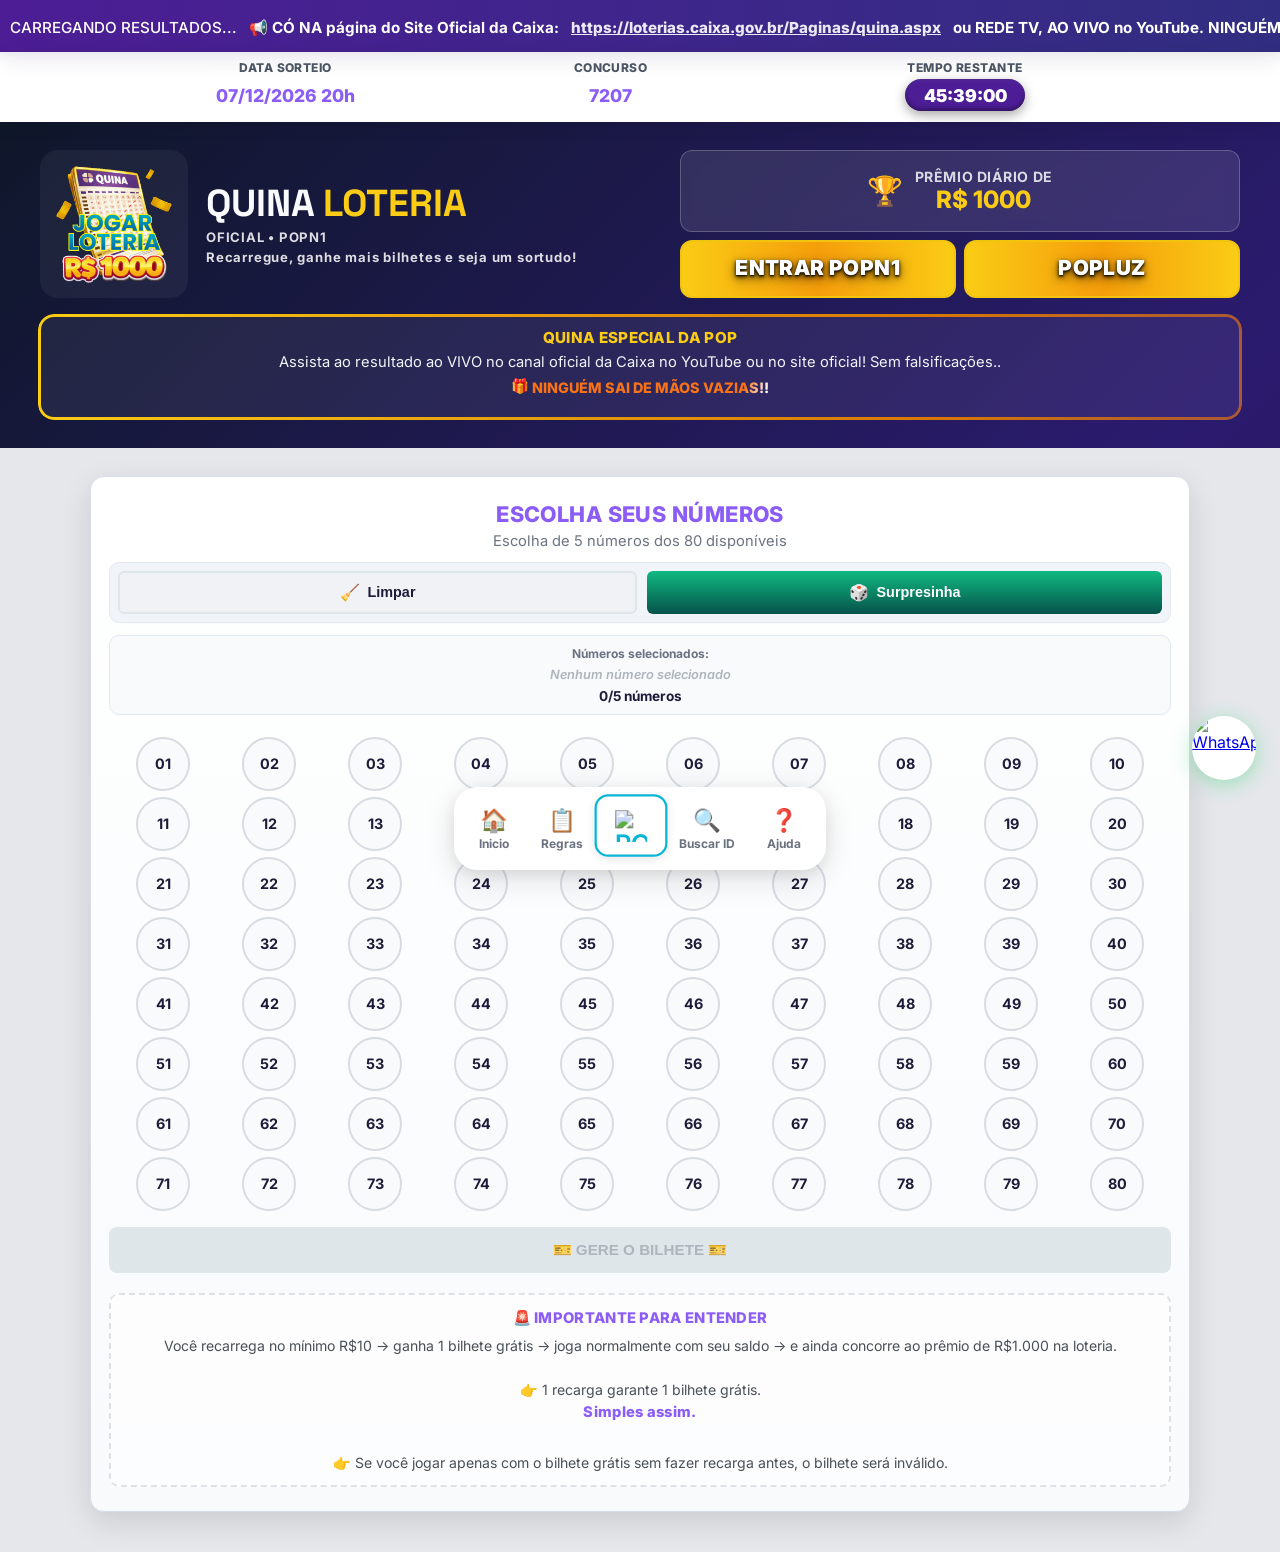
==== commit 6bcd6758: "Add files via upload" ====
--- a/index.html
+++ b/index.html
@@ -32,7 +32,7 @@
                 <div class="marquee-balls" id="marqueeBalls">
                     <span class="marquee-loading">CARREGANDO RESULTADOS...</span>
                 </div>
-                📢 Confira o último resultado SÓ NA página do Site Oficial da Caixa: <a href="https://loterias.caixa.gov.br" target="_blank" class="marquee-link">https://loterias.caixa.gov.br</a> ou REDE TV, AO VIVO no YouTube. NINGUÉM SAI DE MÃOS VAZIAS!! 🎁🎁🎁
+                📢 CÓ NA página do Site Oficial da Caixa: <a href="https://loterias.caixa.gov.br/Paginas/quina.aspx" target="_blank" class="marquee-link">https://loterias.caixa.gov.br/Paginas/quina.aspx</a> ou REDE TV, AO VIVO no YouTube. NINGUÉM SAI DE MÃOonfira o último resultado SS VAZIAS!! 🎁🎁🎁
             </div>
         </div>
     </section>
@@ -194,7 +194,7 @@
                 <strong>📊 RESULTADO OFICIAL:</strong>
                 <p class="rule-paragraph">Os resultados seguem a Quina oficial do Brasil.</p>
                 <p class="rule-paragraph rule-link-wrap">
-                    Consulta: <a href="https://loterias.caixa.gov.br" target="_blank" class="rule-link">https://loterias.caixa.gov.br</a>
+                    Consulta: <a href="https://loterias.caixa.gov.br/Paginas/quina.aspx" target="_blank" class="rule-link">https://loterias.caixa.gov.br/Paginas/quina.aspx</a>
                 </p>
                 
                 <div class="spacer-15"></div>
--- a/pop-sorte.css
+++ b/pop-sorte.css
@@ -1422,18 +1422,22 @@
   position: absolute; 
   right: 10px; 
   top: 10px; 
-  font-size: 45px; 
+  font-size: 32px; 
   font-weight: bold; 
   color: #ea0909; 
   cursor: pointer; 
   z-index: 1; 
-  line-height: 1; 
   transition: all 0.2s ease;
-  background: rgba(255, 255, 255, 0.9);
+  background: rgba(255, 255, 255, 0.95);
   border: 3px solid #ea0909;
   border-radius: 50%;
-  width: 60px;
-  height: 60px;
+  width: 44px;
+  height: 44px;
+  display: flex;
+  align-items: center;
+  justify-content: center;
+  padding: 0;
+  line-height: 0;
   display: flex;
   align-items: center;
   justify-content: center;
